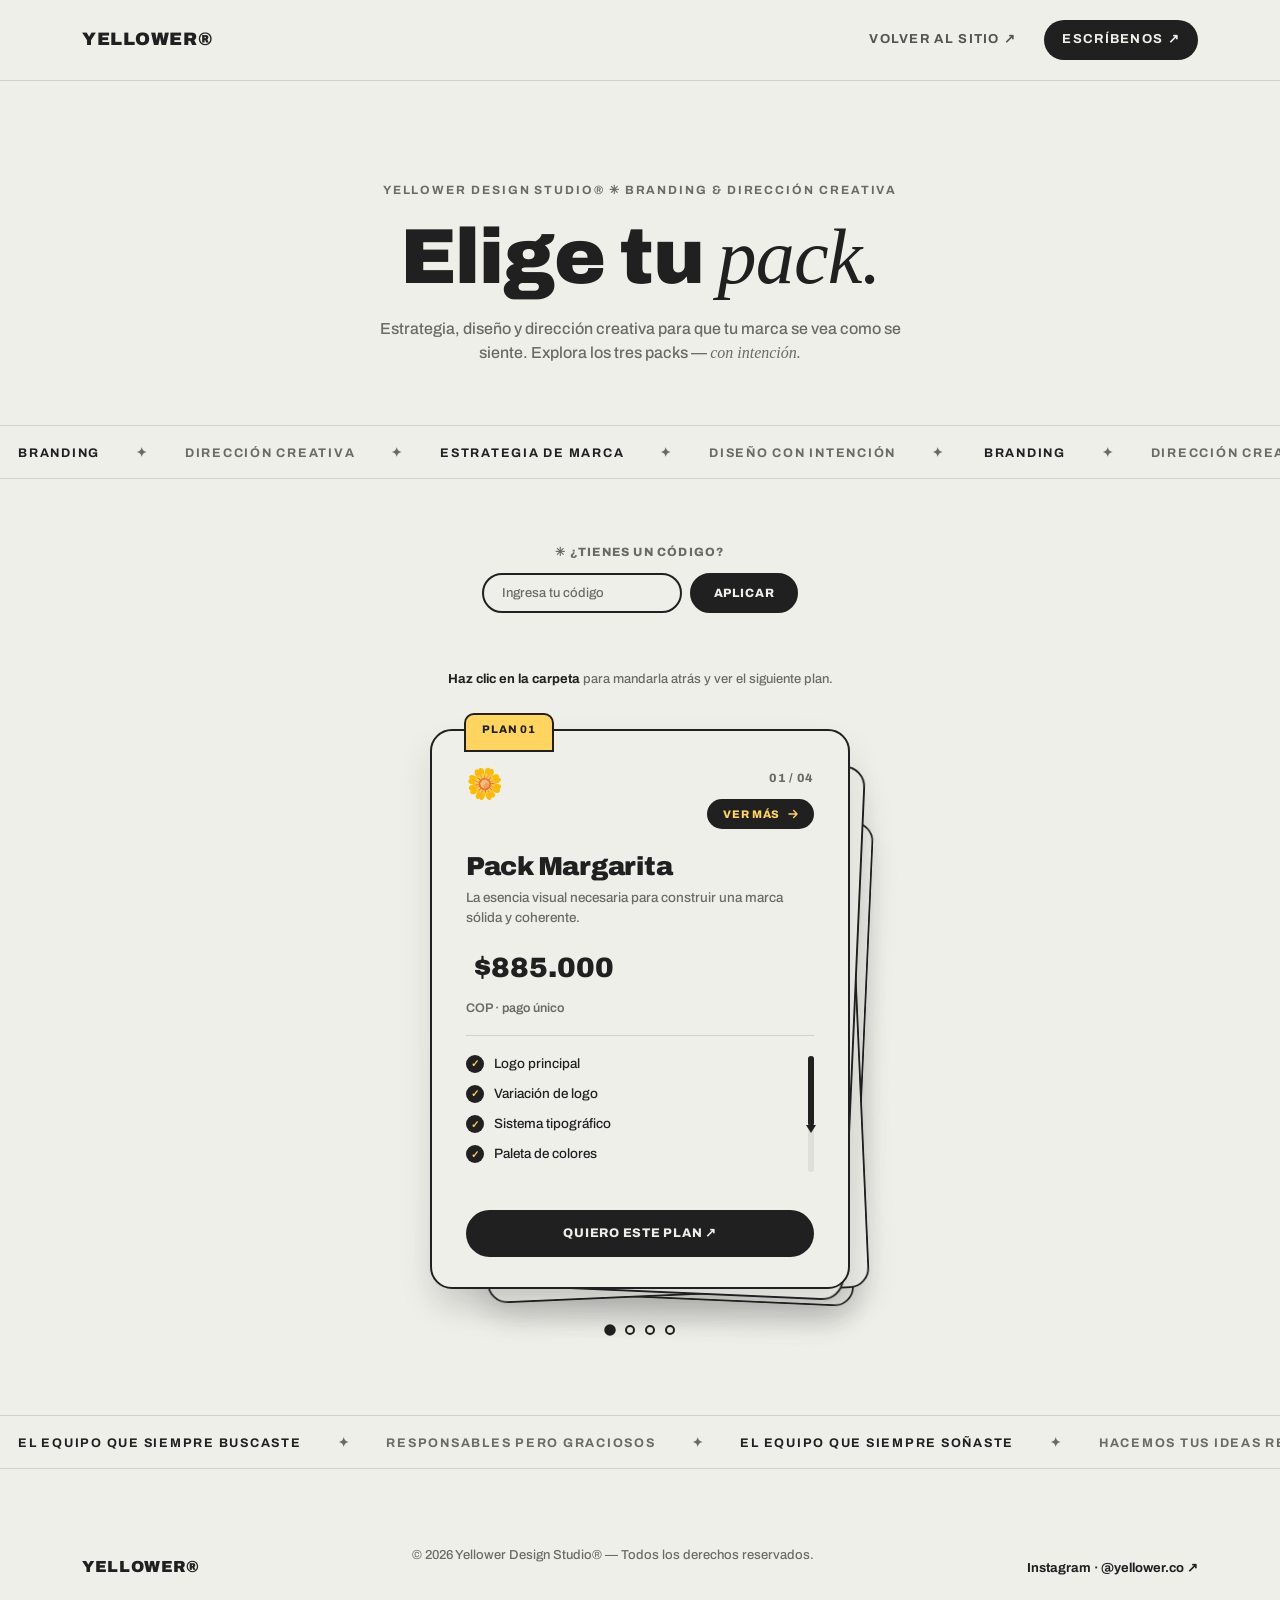
==== branding/index.html @ 4b407445 "Update" ====
<!DOCTYPE html>
<html lang="es">
<head>
<meta charset="UTF-8">
<meta name="viewport" content="width=device-width, initial-scale=1.0">
<title>Branding & Dirección Creativa — Yellower Design Studio®</title>
<link rel="preconnect" href="https://fonts.googleapis.com">
<link rel="preconnect" href="https://fonts.gstatic.com" crossorigin>
<link href="https://fonts.googleapis.com/css2?family=Archivo:ital,wght@0,400;0,500;0,600;0,700;0,800;0,900;1,500&display=swap" rel="stylesheet">
<link rel="icon" type="image/png" href="../favicon/favicon-96x96.png" sizes="96x96" />
  <link rel="icon" type="image/svg+xml" href="../favicon/favicon.svg" />
  <link rel="shortcut icon" href="../favicon/favicon.ico" />
  <link rel="apple-touch-icon" sizes="180x180" href="../favicon/apple-touch-icon.png" />
  <meta name="apple-mobile-web-app-title" content="MyWebSite" />
  <link rel="manifest" href="../favicon/site.webmanifest" />
<style>
  :root{
    --cream:#EEEFE9;
    --black:#202020;
    --yellow:#FFD45F;
    --yellow-deep:#F2B93E;
    --grey:#6B6B63;
    --rule: rgba(32,32,32,0.14);
  }
  *{box-sizing:border-box;}
  html{scroll-behavior:smooth;}
  body{
    margin:0;
    background:var(--cream);
    color:var(--black);
    font-family:'Archivo', sans-serif;
    font-weight:500;
    -webkit-font-smoothing:antialiased;
    line-height:1.5;
  }
  a{color:inherit;}
  .editorial{
    font-family: Georgia, 'Times New Roman', serif;
    font-style:italic;
    font-weight:400;
  }
  .eyebrow{
    text-transform:uppercase;
    letter-spacing:0.16em;
    font-size:12px;
    font-weight:700;
    color:var(--grey);
  }

  /* ---------- NAV ---------- */
  header{
    position:sticky;
    top:0;
    z-index:80;
    background:rgba(238,239,233,0.9);
    backdrop-filter:blur(10px);
    border-bottom:1px solid var(--rule);
  }
  .nav-inner{
    max-width:1180px;
    margin:0 auto;
    padding:20px 32px;
    display:flex;
    align-items:center;
    justify-content:space-between;
  }
  .logo{
    font-weight:900;
    letter-spacing:0.04em;
    font-size:18px;
    text-decoration:none;
  }
  .nav-links{
    display:flex;
    align-items:center;
    gap:28px;
  }
  .nav-links a{
    font-size:13px;
    text-transform:uppercase;
    letter-spacing:0.1em;
    font-weight:700;
    text-decoration:none;
    color:var(--black);
    opacity:0.75;
    transition:opacity .2s ease;
  }
  .nav-links a:hover{opacity:1;}
  .nav-cta{
    background:var(--black);
    color:var(--cream) !important;
    padding:10px 18px;
    border-radius:999px;
    opacity:1 !important;
  }
  @media (max-width:720px){
    .nav-links a:not(.nav-cta){display:none;}
  }

  /* ---------- HERO ---------- */
  .hero{
    max-width:1180px;
    margin:0 auto;
    padding:88px 32px 20px;
    text-align:center;
  }
  .hero .eyebrow{margin-bottom:20px;}
  .hero h1{
    font-size:clamp(38px, 6.2vw, 78px);
    line-height:0.98;
    font-weight:900;
    letter-spacing:-0.01em;
    margin:0 0 22px;
  }
  .hero p.lead{
    max-width:540px;
    margin:0 auto;
    font-size:16px;
    color:var(--grey);
    font-weight:500;
  }

  .marquee{
    border-top:1px solid var(--rule);
    border-bottom:1px solid var(--rule);
    overflow:hidden;
    padding:14px 0;
    white-space:nowrap;
    margin-top:40px;
  }
  .marquee-track{
    display:inline-block;
    animation: scroll 30s linear infinite;
  }
  .marquee span{
    font-size:12.5px;
    text-transform:uppercase;
    letter-spacing:0.14em;
    font-weight:700;
    color:var(--grey);
    padding:0 18px;
  }
  .marquee span.accent{color:var(--black);}
  @keyframes scroll{
    0%{transform:translateX(0);}
    100%{transform:translateX(-50%);}
  }
  @media (prefers-reduced-motion: reduce){
    .marquee-track{animation:none;}
  }

  /* ---------- DECK SECTION ---------- */
  .deck-section{
    max-width:1180px;
    margin:0 auto;
    padding:64px 32px 40px;
    display:flex;
    flex-direction:column;
    align-items:center;
  }

  .promo-box{
    display:flex;
    flex-direction:column;
    align-items:center;
    margin-bottom:28px;
  }
  .promo-label{
    font-size:12px;
    font-weight:800;
    text-transform:uppercase;
    letter-spacing:0.1em;
    color:var(--grey);
    margin:0 0 12px;
  }
  .promo-form{
    display:flex;
    gap:8px;
  }
  .promo-input{
    font-family:'Archivo', sans-serif;
    font-weight:700;
    font-size:13px;
    letter-spacing:0.06em;
    text-transform:uppercase;
    color:var(--black);
    background:var(--cream);
    border:2px solid var(--black);
    border-radius:999px;
    padding:11px 18px;
    width:200px;
    outline:none;
    transition:border-color .2s ease, box-shadow .2s ease;
  }
  .promo-input::placeholder{
    color:var(--grey);
    text-transform:none;
    font-weight:500;
    letter-spacing:normal;
  }
  .promo-input:focus{box-shadow:0 0 0 3px rgba(255,212,95,0.5);}
  .promo-btn{
    font-family:'Archivo', sans-serif;
    font-weight:800;
    font-size:12px;
    text-transform:uppercase;
    letter-spacing:0.07em;
    background:var(--black);
    color:var(--cream);
    border:2px solid var(--black);
    border-radius:999px;
    padding:11px 22px;
    cursor:pointer;
    transition:transform .2s ease, background .2s ease;
  }
  .promo-btn:hover{transform:translateY(-2px);}
  .promo-msg{
    min-height:18px;
    margin:10px 0 0;
    font-size:12.5px;
    font-weight:700;
  }
  .promo-msg.ok{color:#5B7A4B;}
  .promo-msg.err{color:#B5482B;}

  .promo-input.shake{animation: shake .4s ease;}
  @keyframes shake{
    0%,100%{transform:translateX(0);}
    25%{transform:translateX(-6px);}
    75%{transform:translateX(6px);}
  }

  @media (max-width:480px){
    .promo-form{flex-direction:column; width:100%; align-items:center;}
    .promo-input{width:220px;}
  }

  .deck-instructions{
    font-size:13px;
    color:var(--grey);
    margin:0 0 40px;
    text-align:center;
  }
  .deck-instructions strong{color:var(--black);}

  .deck{
    position:relative;
    width:420px;
    max-width:92vw;
    height:560px;
  }

  .card-plan{
    position:absolute;
    inset:0;
    background:var(--cream);
    border:2px solid var(--black);
    border-radius:22px;
    padding:38px 34px 30px;
    display:flex;
    flex-direction:column;
    cursor:pointer;
    transition: transform .5s cubic-bezier(.22,.85,.34,1), opacity .4s ease, box-shadow .4s ease;
    box-shadow: 0 18px 34px rgba(32,32,32,0.10);
    will-change: transform, opacity;
  }
  .card-plan.no-anim{transition:none !important;}
  .card-plan.flying{
    transition: transform .55s cubic-bezier(.5,0,.75,0), opacity .5s ease .1s;
  }

  .tab{
    position:absolute;
    top:-18px;
    left:32px;
    background:var(--yellow);
    border:2px solid var(--black);
    border-radius:10px 10px 0 0;
    padding:6px 16px 12px;
    font-size:11px;
    font-weight:800;
    text-transform:uppercase;
    letter-spacing:0.08em;
    z-index:2;
  }
  .card-plan[data-tab="cream"] .tab{background:var(--cream);}

  .card-top{
    display:flex;
    align-items:flex-start;
    justify-content:space-between;
    margin-bottom:18px;
  }
  .plan-icon{
    font-size:30px;
    line-height:1;
  }
  .top-right{
    display:flex;
    flex-direction:column;
    align-items:flex-end;
    gap:12px;
  }
  .plan-index{
    font-size:12px;
    font-weight:800;
    color:var(--grey);
    letter-spacing:0.06em;
  }

  .card-plan h2{
    font-size:26px;
    font-weight:900;
    letter-spacing:-0.01em;
    margin:0 0 2px;
  }
  .plan-desc{
    font-size:13.5px;
    color:var(--grey);
    font-weight:500;
    margin:0 0 18px;
    line-height:1.5;
  }

  .price-block{margin-bottom:16px;}
  .price-row{
    display:flex;
    align-items:baseline;
    gap:8px;
    flex-wrap:wrap;
    margin-bottom:6px;
  }
  .price-old{
    font-size:15px;
    font-weight:700;
    color:var(--grey);
    text-decoration:line-through;
    opacity:0;
    max-width:0;
    overflow:hidden;
    white-space:nowrap;
    transition:opacity .3s ease;
  }
  .price-old.show{opacity:1; max-width:200px;}
  .price{
    font-size:28px;
    font-weight:900;
    transition:color .3s ease;
  }
  .price-unit{
    font-size:12.5px;
    color:var(--grey);
    font-weight:600;
  }
  .discount-badge{
    display:inline-flex;
    align-items:center;
    background:var(--yellow);
    border:1.5px solid var(--black);
    color:var(--black);
    font-size:10px;
    font-weight:800;
    letter-spacing:0.04em;
    text-transform:uppercase;
    padding:3px 8px;
    border-radius:999px;
    opacity:0;
    transform:scale(0.8);
    transition:opacity .25s ease, transform .25s ease;
  }
  .discount-badge.show{opacity:1; transform:scale(1);}

  .rule{
    border:none;
    border-top:1px solid var(--rule);
    margin:0 0 18px;
  }

  .features-wrap{
    position:relative;
    flex:1;
    min-height:0;
    display:flex;
    flex-direction:column;
    margin-bottom:22px;
    padding-right:16px;
  }
  .features{
    list-style:none;
    margin:0;
    padding:0;
    display:flex;
    flex-direction:column;
    gap:10px;
    flex:1;
    overflow-y:auto;
    scrollbar-width:none;
  }
  .features::-webkit-scrollbar{display:none;}

  /* Custom scrollbar: a thumb with an arrow tail that stretches downward,
     drawn right where the real scrollbar would sit. */
  .scroll-track{
    position:absolute;
    top:2px;
    bottom:2px;
    right:0;
    width:6px;
    background:rgba(32,32,32,0.08);
    border-radius:999px;
    opacity:0;
    transition:opacity .3s ease;
  }
  .features-wrap.has-more .scroll-track{opacity:1;}
  .scroll-thumb{
    position:absolute;
    top:0;
    left:50%;
    width:6px;
    transform:translateX(-50%);
    background:var(--black);
    border-radius:999px;
    transition:top .1s linear;
  }
  .thumb-arrow-bottom{
    position:absolute;
    left:50%;
    bottom:-7px;
    width:0;
    height:0;
    border-left:5px solid transparent;
    border-right:5px solid transparent;
    border-top:8px solid var(--black);
    transform-origin:top center;
    transform:translateX(-50%) scaleY(1);
    opacity:0;
    transition:opacity .3s ease;
  }
  .thumb-arrow-top{
    position:absolute;
    left:50%;
    top:-7px;
    width:0;
    height:0;
    border-left:5px solid transparent;
    border-right:5px solid transparent;
    border-bottom:8px solid var(--black);
    transform-origin:bottom center;
    transform:translateX(-50%) scaleY(1);
    opacity:0;
    transition:opacity .3s ease;
  }
  /* Bottom arrow: visible whenever there's more below; pulses only before the
     user has started scrolling, inviting them down. */
  .features-wrap.has-more:not(.at-bottom) .thumb-arrow-bottom{ opacity:1; }
  .features-wrap.has-more.unscrolled .thumb-arrow-bottom{
    animation: thumbStretchDown 1.8s ease-in-out infinite;
  }
  /* Top arrow: visible once the user has scrolled away from the top; pulses
     once they've hit the bottom, inviting them back up. */
  .features-wrap.has-more:not(.unscrolled) .thumb-arrow-top{ opacity:1; }
  .features-wrap.has-more.at-bottom .thumb-arrow-top{
    animation: thumbStretchUp 1.8s ease-in-out infinite;
  }
  @keyframes thumbStretchDown{
    0%,100%{ transform:translateX(-50%) scaleY(1); opacity:0.7; }
    50%{ transform:translateX(-50%) scaleY(2.2); opacity:1; }
  }
  @keyframes thumbStretchUp{
    0%,100%{ transform:translateX(-50%) scaleY(1); opacity:0.7; }
    50%{ transform:translateX(-50%) scaleY(2.2); opacity:1; }
  }
  .features li{
    display:flex;
    align-items:flex-start;
    gap:10px;
    font-size:13.5px;
    font-weight:500;
  }
  .features li .check{
    flex-shrink:0;
    width:18px;
    height:18px;
    border-radius:50%;
    background:var(--black);
    color:var(--yellow);
    font-size:10px;
    font-weight:900;
    display:flex;
    align-items:center;
    justify-content:center;
    margin-top:1px;
  }

  .card-cta{
    display:flex;
    align-items:center;
    justify-content:center;
    gap:8px;
    text-decoration:none;
    background:var(--black);
    color:var(--cream);
    font-weight:800;
    font-size:12.5px;
    text-transform:uppercase;
    letter-spacing:0.06em;
    padding:14px 20px;
    border-radius:999px;
    margin-top:14px;
    transition:transform .2s ease, background .2s ease;
  }
  .card-cta:hover{background:#000; transform:translateY(-2px);}

  .card-plan:not(.is-front){pointer-events:none;}
  .card-plan.is-front .card-cta{pointer-events:auto;}

  .next-hint{
    display:flex;
    align-items:center;
    gap:6px;
    background:var(--black);
    color:var(--yellow);
    border:none;
    border-radius:999px;
    padding:8px 14px 8px 16px;
    font-family:'Archivo', sans-serif;
    font-size:11px;
    font-weight:800;
    text-transform:uppercase;
    letter-spacing:0.06em;
    cursor:pointer;
    opacity:0;
    transform:translateX(0);
    transition:opacity .3s ease, transform .25s ease;
    pointer-events:none;
  }
  .next-hint svg{
    width:14px;
    height:14px;
    flex-shrink:0;
  }
  .card-plan.is-front .next-hint{opacity:1; pointer-events:auto;}
  .card-plan.is-front:hover .next-hint{transform:translateX(3px);}

  /* ---------- DOTS ---------- */
  .dots{
    display:flex;
    gap:10px;
    margin-top:36px;
  }
  .dot{
    width:10px;
    height:10px;
    border-radius:50%;
    background:transparent;
    border:2px solid var(--black);
    cursor:pointer;
    padding:0;
    transition: background .25s ease, transform .25s ease;
  }
  .dot.active{background:var(--black); transform:scale(1.15);}

  .disclaimer{
    display:flex;
    gap:14px;
    align-items:flex-start;
    background:var(--yellow);
    border:2px solid var(--black);
    border-radius:16px;
    padding:20px 24px;
    max-width:460px;
    margin-top:36px;
  }
  .disclaimer-mark{
    font-size:20px;
    font-weight:900;
    line-height:1.3;
    flex-shrink:0;
  }
  .disclaimer p{
    margin:0;
    font-size:13.5px;
    font-weight:600;
    line-height:1.5;
  }
  .disclaimer p strong{font-weight:800;}

  @media (max-width:480px){
    .deck{height:600px;}
    .card-plan{padding:32px 24px 26px;}
    .disclaimer{padding:18px 20px;}
  }

  /* ---------- FOOTER ---------- */
  footer{
    max-width:1180px;
    margin:0 auto;
    padding:64px 32px 48px;
    display:flex;
    justify-content:space-between;
    align-items:flex-end;
    flex-wrap:wrap;
    gap:24px;
  }
  footer .logo{font-size:16px;}
  footer .fine{
    font-size:13px;
    color:var(--grey);
  }
  footer a.ig{
    text-decoration:none;
    font-size:13px;
    font-weight:700;
    color:var(--black);
  }
</style>
</head>
<body>

<header>
  <div class="nav-inner">
    <a class="logo" href="https://yellowerdesignstudio.com/">YELLOWER®</a>
    <nav class="nav-links">
      <a href="https://yellowerdesignstudio.com/">Volver al sitio ↗</a>
      <a class="nav-cta" href="https://wa.me/573134553455" target="_blank" rel="noopener">Escríbenos ↗</a>
    </nav>
  </div>
</header>

<main>
  <section class="hero">
    <p class="eyebrow">Yellower Design Studio® ✳ Branding & Dirección Creativa</p>
    <h1>Elige tu <span class="editorial">pack.</span></h1>
    <p class="lead">Estrategia, diseño y dirección creativa para que tu marca se vea como se siente. Explora los tres packs — <span class="editorial">con intención.</span></p>
  </section>

  <div class="marquee">
    <div class="marquee-track">
      <span class="accent">BRANDING</span><span>✦</span><span>DIRECCIÓN CREATIVA</span><span>✦</span><span class="accent">ESTRATEGIA DE MARCA</span><span>✦</span><span>DISEÑO CON INTENCIÓN</span><span>✦</span>
      <span class="accent">BRANDING</span><span>✦</span><span>DIRECCIÓN CREATIVA</span><span>✦</span><span class="accent">ESTRATEGIA DE MARCA</span><span>✦</span><span>DISEÑO CON INTENCIÓN</span><span>✦</span>
    </div>
  </div>

  <section class="deck-section">
    <div class="promo-box" id="promoBox">
      <p class="promo-label">✳ ¿Tienes un código?</p>
      <form id="promoForm" class="promo-form" autocomplete="off">
        <input type="text" id="promoInput" class="promo-input" placeholder="Ingresa tu código" maxlength="20">
        <button type="submit" class="promo-btn">Aplicar</button>
      </form>
      <p class="promo-msg" id="promoMsg">&nbsp;</p>
    </div>

    <p class="deck-instructions" id="deckInstructions"><strong>Haz clic en la carpeta</strong> para mandarla atrás y ver el siguiente plan.</p>

    <div class="deck" id="deck">

      <article class="card-plan" data-plan="0" data-tab="yellow" data-regular="$885.000" data-preferential="$750.000">
        <div class="tab">Plan 01</div>
        <div class="card-top">
          <span class="plan-icon">🌼</span>
          <div class="top-right">
            <span class="plan-index">01 / 04</span>
            <button type="button" class="next-hint" aria-label="Ver siguiente plan"><span>Ver más</span><svg viewBox="0 0 24 24" fill="none" xmlns="http://www.w3.org/2000/svg"><path d="M5 12H19M19 12L13 6M19 12L13 18" stroke="currentColor" stroke-width="2.2" stroke-linecap="round" stroke-linejoin="round"/></svg></button>
          </div>
        </div>
        <h2>Pack Margarita</h2>
        <p class="plan-desc">La esencia visual necesaria para construir una marca sólida y coherente.</p>
        <div class="price-block">
          <div class="price-row">
            <span class="price-old">$885.000</span>
            <span class="price">$885.000</span>
            <span class="discount-badge">-15%</span>
          </div>
          <span class="price-unit">COP · pago único</span>
        </div>
        <hr class="rule">
        <div class="features-wrap">
        <ul class="features">
          <li><span class="check">✓</span> Logo principal</li>
          <li><span class="check">✓</span> Variación de logo</li>
          <li><span class="check">✓</span> Sistema tipográfico</li>
          <li><span class="check">✓</span> Paleta de colores</li>
          <li><span class="check">✓</span> Elementos decorativos</li>
          <li><span class="check">✓</span> Línea visual – Brandboard</li>
          <li><span class="check">✓</span> Dirección visual de marca</li>
        </ul>
        <div class="scroll-track"><div class="scroll-thumb"><span class="thumb-arrow-top"></span><span class="thumb-arrow-bottom"></span></div></div>
        </div>
        <a class="card-cta" target="_blank" rel="noopener" href="https://wa.me/573134553455?text=Hola%20Yellower%2C%20quiero%20el%20Pack%20Margarita%20%F0%9F%8C%BC">Quiero este plan ↗</a>
      </article>

      <article class="card-plan" data-plan="1" data-tab="cream" data-regular="$1.120.000" data-preferential="$950.000">
        <div class="tab">Plan 02</div>
        <div class="card-top">
          <span class="plan-icon">🌷</span>
          <div class="top-right">
            <span class="plan-index">02 / 04</span>
            <button type="button" class="next-hint" aria-label="Ver siguiente plan"><span>Ver más</span><svg viewBox="0 0 24 24" fill="none" xmlns="http://www.w3.org/2000/svg"><path d="M5 12H19M19 12L13 6M19 12L13 18" stroke="currentColor" stroke-width="2.2" stroke-linecap="round" stroke-linejoin="round"/></svg></button>
          </div>
        </div>
        <h2>Pack Rosa</h2>
        <p class="plan-desc">Una identidad visual más dinámica, pensada para marcas que quieren destacar y tener mayor versatilidad.</p>
        <div class="price-block">
          <div class="price-row">
            <span class="price-old">$1.120.000</span>
            <span class="price">$1.120.000</span>
            <span class="discount-badge">-15%</span>
          </div>
          <span class="price-unit">COP · pago único</span>
        </div>
        <hr class="rule">
        <div class="features-wrap">
        <ul class="features">
          <li><span class="check">✓</span> Todo lo incluido en Pack Margarita</li>
          <li><span class="check">✓</span> Un diseño digital de papelería</li>
          <li><span class="check">✓</span> Animación de logo</li>
        </ul>
        <div class="scroll-track"><div class="scroll-thumb"><span class="thumb-arrow-top"></span><span class="thumb-arrow-bottom"></span></div></div>
        </div>
        <a class="card-cta" target="_blank" rel="noopener" href="https://wa.me/573134553455?text=Hola%20Yellower%2C%20quiero%20el%20Pack%20Rosa%20%F0%9F%8C%B7">Quiero este plan ↗</a>
      </article>

      <article class="card-plan" data-plan="2" data-tab="yellow" data-regular="$1.415.000" data-preferential="$1.200.000">
        <div class="tab">Plan 03</div>
        <div class="card-top">
          <span class="plan-icon">🌸</span>
          <div class="top-right">
            <span class="plan-index">03 / 04</span>
            <button type="button" class="next-hint" aria-label="Ver siguiente plan"><span>Ver más</span><svg viewBox="0 0 24 24" fill="none" xmlns="http://www.w3.org/2000/svg"><path d="M5 12H19M19 12L13 6M19 12L13 18" stroke="currentColor" stroke-width="2.2" stroke-linecap="round" stroke-linejoin="round"/></svg></button>
          </div>
        </div>
        <h2>Pack Florece</h2>
        <p class="plan-desc">Una evolución visual para marcas que ya existen y necesitan renovarse sin perder su esencia.</p>
        <div class="price-block">
          <div class="price-row">
            <span class="price-old">$1.415.000</span>
            <span class="price">$1.415.000</span>
            <span class="discount-badge">-15%</span>
          </div>
          <span class="price-unit">COP · pago único</span>
        </div>
        <hr class="rule">
        <div class="features-wrap">
        <ul class="features">
          <li><span class="check">✓</span> Análisis de la identidad actual</li>
          <li><span class="check">✓</span> Actualización o rediseño de logo</li>
          <li><span class="check">✓</span> Nuevas variaciones de logo</li>
          <li><span class="check">✓</span> Actualización tipográfica</li>
          <li><span class="check">✓</span> Nueva paleta de colores</li>
          <li><span class="check">✓</span> Renovación de elementos decorativos</li>
          <li><span class="check">✓</span> Actualización de línea visual</li>
          <li><span class="check">✓</span> Nueva dirección visual de marca</li>
        </ul>
        <div class="scroll-track"><div class="scroll-thumb"><span class="thumb-arrow-top"></span><span class="thumb-arrow-bottom"></span></div></div>
        </div>
        <a class="card-cta" target="_blank" rel="noopener" href="https://wa.me/573134553455?text=Hola%20Yellower%2C%20quiero%20el%20Pack%20Florece%20%F0%9F%8C%B8">Quiero este plan ↗</a>
      </article>

      <article class="card-plan" data-plan="3" data-tab="cream" data-regular="$1.765.000" data-preferential="$1.500.000">
        <div class="tab">Plan 04</div>
        <div class="card-top">
          <span class="plan-icon">🌻</span>
          <div class="top-right">
            <span class="plan-index">04 / 04</span>
            <button type="button" class="next-hint" aria-label="Ver siguiente plan"><span>Ver más</span><svg viewBox="0 0 24 24" fill="none" xmlns="http://www.w3.org/2000/svg"><path d="M5 12H19M19 12L13 6M19 12L13 18" stroke="currentColor" stroke-width="2.2" stroke-linecap="round" stroke-linejoin="round"/></svg></button>
          </div>
        </div>
        <h2>Pack Girasol</h2>
        <p class="plan-desc">Una identidad de marca completa, construida para mantener coherencia, personalidad y una dirección clara en cada punto de contacto.</p>
        <div class="price-block">
          <div class="price-row">
            <span class="price-old">$1.765.000</span>
            <span class="price">$1.765.000</span>
            <span class="discount-badge">-15%</span>
          </div>
          <span class="price-unit">COP · pago único</span>
        </div>
        <hr class="rule">
        <div class="features-wrap">
        <ul class="features">
          <li><span class="check">✓</span> Todo lo incluido en Pack Rosa</li>
          <li><span class="check">✓</span> Paleta de colores + códigos Pantone</li>
          <li><span class="check">✓</span> Manual de marca</li>
          <li><span class="check">✓</span> 3 mockups de merch</li>
          <li><span class="check">✓</span> Consultoría personalizada con Yani</li>
          <li><span class="check">✓</span> Estrategia y proyección de marca</li>
        </ul>
        <div class="scroll-track"><div class="scroll-thumb"><span class="thumb-arrow-top"></span><span class="thumb-arrow-bottom"></span></div></div>
        </div>
        <a class="card-cta" target="_blank" rel="noopener" href="https://wa.me/573134553455?text=Hola%20Yellower%2C%20quiero%20el%20Pack%20Girasol%20%F0%9F%8C%BB">Quiero este plan ↗</a>
      </article>

    </div>

    <div class="dots" id="dots">
      <button class="dot" data-plan="0" aria-label="Ver Plan 01"></button>
      <button class="dot" data-plan="1" aria-label="Ver Plan 02"></button>
      <button class="dot" data-plan="2" aria-label="Ver Plan 03"></button>
      <button class="dot" data-plan="3" aria-label="Ver Plan 04"></button>
    </div>
  </section>

  <div class="marquee">
    <div class="marquee-track">
      <span class="accent">EL EQUIPO QUE SIEMPRE BUSCASTE</span><span>✦</span><span>RESPONSABLES PERO GRACIOSOS</span><span>✦</span><span class="accent">EL EQUIPO QUE SIEMPRE SOÑASTE</span><span>✦</span><span>HACEMOS TUS IDEAS REALIDAD</span><span>✦</span>
      <span class="accent">EL EQUIPO QUE SIEMPRE BUSCASTE</span><span>✦</span><span>RESPONSABLES PERO GRACIOSOS</span><span>✦</span><span class="accent">EL EQUIPO QUE SIEMPRE SOÑASTE</span><span>✦</span><span>HACEMOS TUS IDEAS REALIDAD</span><span>✦</span>
    </div>
  </div>

  <footer>
    <div>
      <a class="logo" href="https://yellowerdesignstudio.com/">YELLOWER®</a>
    </div>
    <p class="fine">© 2026 Yellower Design Studio® — Todos los derechos reservados.</p>
    <a class="ig" href="https://www.instagram.com/yellower.co/" target="_blank" rel="noopener">Instagram · @yellower.co ↗</a>
  </footer>
</main>

<script>
(function(){
  const cards = Array.from(document.querySelectorAll('.card-plan'));
  const dots = Array.from(document.querySelectorAll('.dot'));
  let order = [0,1,2,3]; // order[0] = frontmost plan index
  let animating = false;

  function offsetFor(depth){
    return {
      x: depth * 14,
      y: depth * 16,
      scale: 1 - depth * 0.045,
      rot: depth === 0 ? 0 : (depth % 2 === 0 ? -2.5 : 2.5)
    };
  }

  // ---------- CUSTOM SCROLLBAR (arrow-tail thumb) ----------
  const featureWraps = Array.from(document.querySelectorAll('.features-wrap'));

  function updateScrollThumb(wrap){
    const list = wrap.querySelector('.features');
    const track = wrap.querySelector('.scroll-track');
    const thumb = wrap.querySelector('.scroll-thumb');
    const trackHeight = track.clientHeight;
    const scrollableHeight = list.scrollHeight - list.clientHeight;
    const overflowing = scrollableHeight > 4;

    wrap.classList.toggle('has-more', overflowing);
    if(!overflowing){
      wrap.classList.remove('unscrolled', 'at-bottom');
      return;
    }

    const thumbHeight = Math.max(24, (list.clientHeight / list.scrollHeight) * trackHeight);
    const maxTop = trackHeight - thumbHeight;
    const progress = scrollableHeight > 0 ? list.scrollTop / scrollableHeight : 0;
    const top = maxTop * progress;

    thumb.style.height = thumbHeight + 'px';
    thumb.style.top = top + 'px';

    wrap.classList.toggle('unscrolled', list.scrollTop < 4);
    wrap.classList.toggle('at-bottom', scrollableHeight - list.scrollTop < 4);
  }

  featureWraps.forEach(wrap => {
    const list = wrap.querySelector('.features');
    updateScrollThumb(wrap);
    list.addEventListener('scroll', () => updateScrollThumb(wrap));
  });

  window.addEventListener('resize', () => {
    featureWraps.forEach(updateScrollThumb);
  });

  // ---------- SCROLL LOCK ----------
  // While the cursor/touch is over the deck, if the front card has scrollable
  // content that hasn't been fully read in the scroll direction, freeze the
  // page and drive the card's inner list instead. Once the list hits that
  // boundary, scrolling falls through to the page normally again.
  const deckEl = document.getElementById('deck');

  function getFrontList(){
    const frontCard = cards[order[0]];
    const wrap = frontCard.querySelector('.features-wrap');
    if(!wrap.classList.contains('has-more')) return null;
    return wrap.querySelector('.features');
  }

  deckEl.addEventListener('wheel', (e) => {
    const list = getFrontList();
    if(!list) return; // nothing to scroll internally — let the page scroll

    const maxScroll = list.scrollHeight - list.clientHeight;
    const atTop = list.scrollTop <= 0;
    const atBottom = list.scrollTop >= maxScroll - 1;

    if(e.deltaY > 0 && !atBottom){
      e.preventDefault();
      list.scrollTop += e.deltaY;
    } else if(e.deltaY < 0 && !atTop){
      e.preventDefault();
      list.scrollTop += e.deltaY;
    }
    // otherwise: boundary already reached in this direction — let the page scroll normally
  }, { passive:false });

  let touchStartY = null;

  deckEl.addEventListener('touchstart', (e) => {
    touchStartY = e.touches[0].clientY;
  }, { passive:true });

  deckEl.addEventListener('touchmove', (e) => {
    if(touchStartY === null) return;
    const currentY = e.touches[0].clientY;
    const deltaY = touchStartY - currentY; // positive = finger moving up = scrolling down

    const list = getFrontList();
    if(!list){ touchStartY = currentY; return; }

    const maxScroll = list.scrollHeight - list.clientHeight;
    const atTop = list.scrollTop <= 0;
    const atBottom = list.scrollTop >= maxScroll - 1;

    if((deltaY > 0 && !atBottom) || (deltaY < 0 && !atTop)){
      e.preventDefault();
      list.scrollTop += deltaY;
    }
    touchStartY = currentY;
  }, { passive:false });

  function render(){
    order.forEach((planId, depth) => {
      const card = cards[planId];
      const o = offsetFor(depth);
      card.style.zIndex = 40 - depth;
      card.style.transform = `translate(${o.x}px, ${o.y}px) scale(${o.scale}) rotate(${o.rot}deg)`;
      card.style.opacity = 1;
      card.classList.toggle('is-front', depth === 0);
    });
    dots.forEach(dot => {
      dot.classList.toggle('active', parseInt(dot.dataset.plan,10) === order[0]);
    });
    featureWraps.forEach(updateScrollThumb);
  }

  function sendFrontToBack(){
    if(animating) return;
    animating = true;
    const frontId = order[0];
    const frontCard = cards[frontId];

    frontCard.classList.add('flying');
    frontCard.style.transform = `translate(-40px, 340px) rotate(-14deg)`;
    frontCard.style.opacity = '0';

    setTimeout(() => {
      order.push(order.shift());
      frontCard.classList.add('no-anim');
      frontCard.classList.remove('flying');
      const backDepth = order.indexOf(frontId);
      const o = offsetFor(backDepth);
      frontCard.style.transform = `translate(${o.x}px, ${o.y}px) scale(${o.scale}) rotate(${o.rot}deg)`;
      frontCard.style.opacity = '1';
      frontCard.style.zIndex = 40 - backDepth;
      void frontCard.offsetWidth;
      frontCard.classList.remove('no-anim');
      render();
      animating = false;
    }, 520);
  }

  function jumpTo(planId){
    if(animating || order[0] === planId) return;
    order = [planId, ...order.filter(id => id !== planId)];
    render();
  }

  cards.forEach(card => {
    card.addEventListener('click', (e) => {
      if(e.target.closest('.card-cta')) return;
      if(card.classList.contains('is-front')) sendFrontToBack();
    });
  });

  dots.forEach(dot => {
    dot.addEventListener('click', () => jumpTo(parseInt(dot.dataset.plan,10)));
  });

  render();

  // ---------- PROMO CODE ----------
  const PROMO_CODE = 'SOYYELLOVER';
  const promoForm = document.getElementById('promoForm');
  const promoInput = document.getElementById('promoInput');
  const promoMsg = document.getElementById('promoMsg');
  let discountApplied = false;

  function applyDiscount(){
    if(discountApplied) return;
    discountApplied = true;
    cards.forEach(card => {
      const regular = card.dataset.regular;
      const preferential = card.dataset.preferential;
      const priceOld = card.querySelector('.price-old');
      const price = card.querySelector('.price');
      const badge = card.querySelector('.discount-badge');
      priceOld.textContent = regular;
      price.textContent = preferential;
      priceOld.classList.add('show');
      badge.classList.add('show');
    });
    promoMsg.textContent = '✳ Código aplicado — precios preferenciales activos.';
    promoMsg.className = 'promo-msg ok';
    promoInput.value = 'SOYYELLOVER ✓';
    promoInput.disabled = true;
  }

  promoForm.addEventListener('submit', (e) => {
    e.preventDefault();
    if(discountApplied) return;
    const value = promoInput.value.trim().toUpperCase().replace(/\s+/g,'');
    if(value === PROMO_CODE){
      applyDiscount();
    } else {
      promoMsg.textContent = 'Código no válido. Intenta de nuevo.';
      promoMsg.className = 'promo-msg err';
      promoInput.classList.remove('shake');
      void promoInput.offsetWidth;
      promoInput.classList.add('shake');
    }
  });
})();
</script>

</body>
</html>
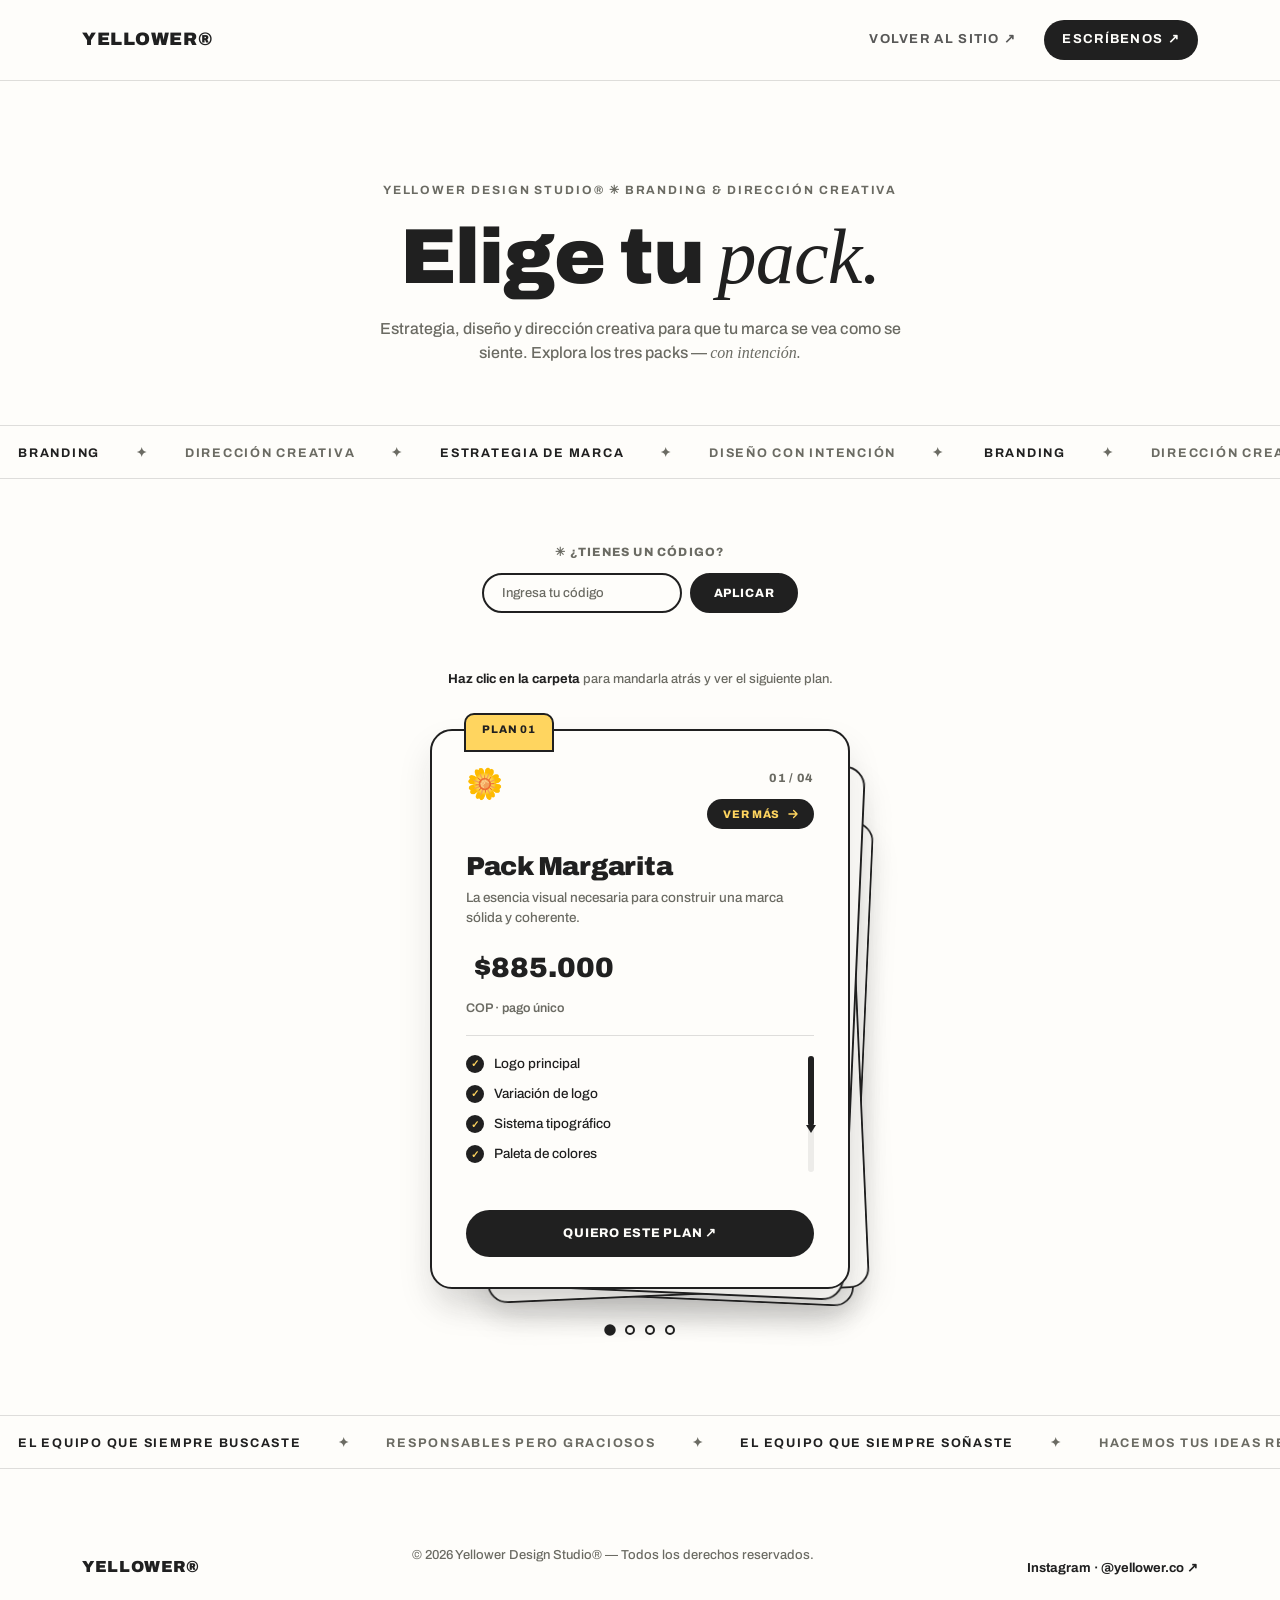
==== commit 44e3b124: "Update" ====
--- a/branding/index.html
+++ b/branding/index.html
@@ -4,21 +4,21 @@
 <meta charset="UTF-8">
 <meta name="viewport" content="width=device-width, initial-scale=1.0">
 <title>Branding & Dirección Creativa — Yellower Design Studio®</title>
+<link rel="icon" type="image/png" href="favicon/favicon-96x96.png" sizes="96x96" />
+  <link rel="icon" type="image/svg+xml" href="favicon/favicon.svg" />
+  <link rel="shortcut icon" href="favicon/favicon.ico" />
+  <link rel="apple-touch-icon" sizes="180x180" href="favicon/apple-touch-icon.png" />
+  <meta name="apple-mobile-web-app-title" content="MyWebSite" />
+  <link rel="manifest" href="favicon/site.webmanifest" />
 <link rel="preconnect" href="https://fonts.googleapis.com">
 <link rel="preconnect" href="https://fonts.gstatic.com" crossorigin>
 <link href="https://fonts.googleapis.com/css2?family=Archivo:ital,wght@0,400;0,500;0,600;0,700;0,800;0,900;1,500&display=swap" rel="stylesheet">
-<link rel="icon" type="image/png" href="../favicon/favicon-96x96.png" sizes="96x96" />
-  <link rel="icon" type="image/svg+xml" href="../favicon/favicon.svg" />
-  <link rel="shortcut icon" href="../favicon/favicon.ico" />
-  <link rel="apple-touch-icon" sizes="180x180" href="../favicon/apple-touch-icon.png" />
-  <meta name="apple-mobile-web-app-title" content="MyWebSite" />
-  <link rel="manifest" href="../favicon/site.webmanifest" />
 <style>
   :root{
-    --cream:#EEEFE9;
+    --cream:#FEFDFA;
     --black:#202020;
-    --yellow:#FFD45F;
-    --yellow-deep:#F2B93E;
+    --yellow:#FFD55F;
+    --yellow-deep:#F2BA3E;
     --grey:#6B6B63;
     --rule: rgba(32,32,32,0.14);
   }
@@ -52,7 +52,7 @@
     position:sticky;
     top:0;
     z-index:80;
-    background:rgba(238,239,233,0.9);
+    background:rgba(254,253,250,0.9);
     backdrop-filter:blur(10px);
     border-bottom:1px solid var(--rule);
   }
@@ -198,7 +198,7 @@
     font-weight:500;
     letter-spacing:normal;
   }
-  .promo-input:focus{box-shadow:0 0 0 3px rgba(255,212,95,0.5);}
+  .promo-input:focus{box-shadow:0 0 0 3px rgba(255,213,95,0.5);}
   .promo-btn{
     font-family:'Archivo', sans-serif;
     font-weight:800;
@@ -1034,4 +1034,4 @@
 </script>
 
 </body>
-</html>+</html>
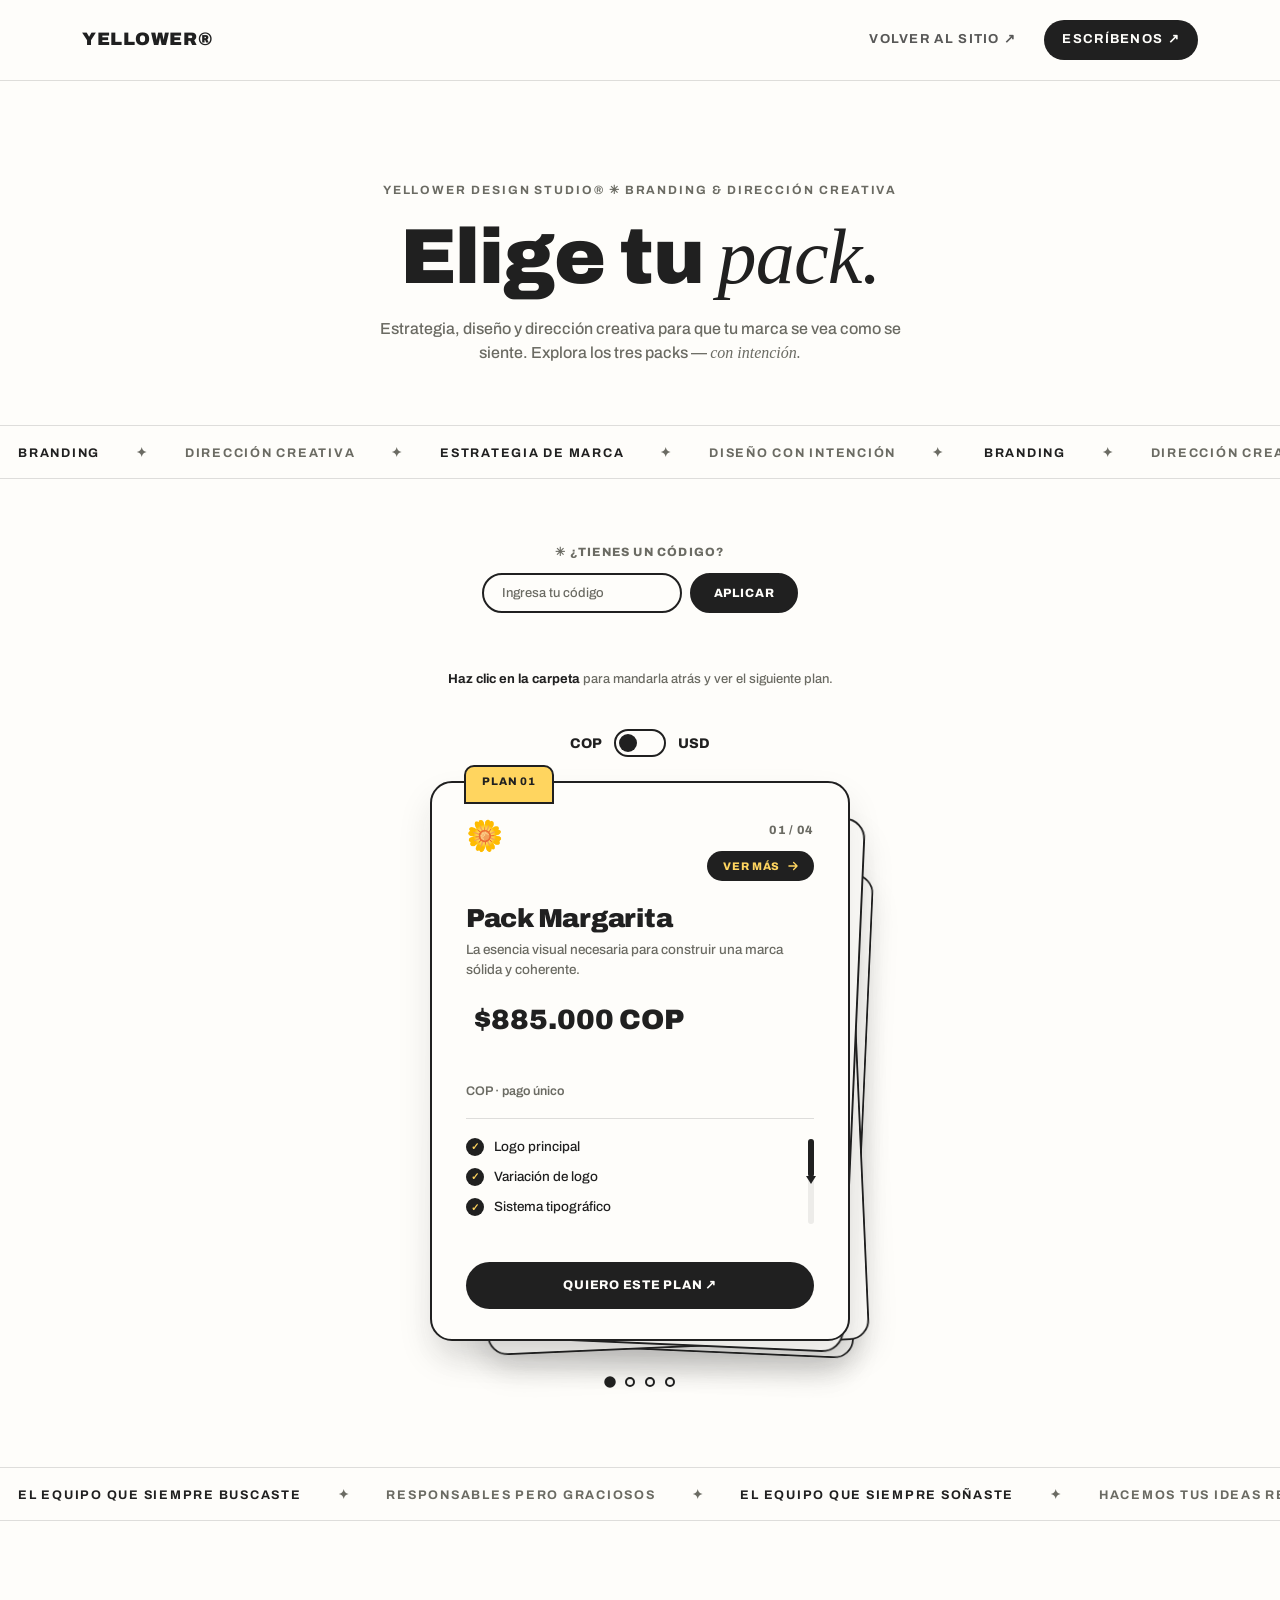
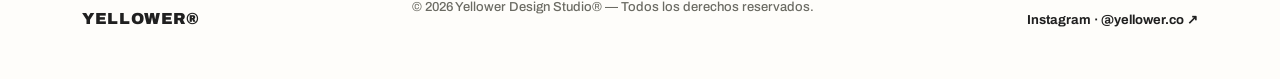
==== commit c300e452: "Cambio Se agregó un Switch de divisas entre COP y USD (manual)" ====
--- a/branding/index.html
+++ b/branding/index.html
@@ -1,1037 +1,1361 @@
 <!DOCTYPE html>
 <html lang="es">
+
 <head>
-<meta charset="UTF-8">
-<meta name="viewport" content="width=device-width, initial-scale=1.0">
-<title>Branding & Dirección Creativa — Yellower Design Studio®</title>
-<link rel="icon" type="image/png" href="favicon/favicon-96x96.png" sizes="96x96" />
-  <link rel="icon" type="image/svg+xml" href="favicon/favicon.svg" />
-  <link rel="shortcut icon" href="favicon/favicon.ico" />
-  <link rel="apple-touch-icon" sizes="180x180" href="favicon/apple-touch-icon.png" />
+  <meta charset="UTF-8">
+  <meta name="viewport" content="width=device-width, initial-scale=1.0">
+  <title>Branding & Dirección Creativa — Yellower Design Studio®</title>
+  <link rel="icon" type="image/png" href="/favicon/favicon-96x96.png" sizes="96x96" />
+  <link rel="icon" type="image/svg+xml" href="/favicon/favicon.svg" />
+  <link rel="shortcut icon" href="/favicon/favicon.ico" />
+  <link rel="apple-touch-icon" sizes="180x180" href="/favicon/apple-touch-icon.png" />
   <meta name="apple-mobile-web-app-title" content="MyWebSite" />
-  <link rel="manifest" href="favicon/site.webmanifest" />
-<link rel="preconnect" href="https://fonts.googleapis.com">
-<link rel="preconnect" href="https://fonts.gstatic.com" crossorigin>
-<link href="https://fonts.googleapis.com/css2?family=Archivo:ital,wght@0,400;0,500;0,600;0,700;0,800;0,900;1,500&display=swap" rel="stylesheet">
-<style>
-  :root{
-    --cream:#FEFDFA;
-    --black:#202020;
-    --yellow:#FFD55F;
-    --yellow-deep:#F2BA3E;
-    --grey:#6B6B63;
-    --rule: rgba(32,32,32,0.14);
-  }
-  *{box-sizing:border-box;}
-  html{scroll-behavior:smooth;}
-  body{
-    margin:0;
-    background:var(--cream);
-    color:var(--black);
-    font-family:'Archivo', sans-serif;
-    font-weight:500;
-    -webkit-font-smoothing:antialiased;
-    line-height:1.5;
-  }
-  a{color:inherit;}
-  .editorial{
-    font-family: Georgia, 'Times New Roman', serif;
-    font-style:italic;
-    font-weight:400;
-  }
-  .eyebrow{
-    text-transform:uppercase;
-    letter-spacing:0.16em;
-    font-size:12px;
-    font-weight:700;
-    color:var(--grey);
-  }
-
-  /* ---------- NAV ---------- */
-  header{
-    position:sticky;
-    top:0;
-    z-index:80;
-    background:rgba(254,253,250,0.9);
-    backdrop-filter:blur(10px);
-    border-bottom:1px solid var(--rule);
-  }
-  .nav-inner{
-    max-width:1180px;
-    margin:0 auto;
-    padding:20px 32px;
-    display:flex;
-    align-items:center;
-    justify-content:space-between;
-  }
-  .logo{
-    font-weight:900;
-    letter-spacing:0.04em;
-    font-size:18px;
-    text-decoration:none;
-  }
-  .nav-links{
-    display:flex;
-    align-items:center;
-    gap:28px;
-  }
-  .nav-links a{
-    font-size:13px;
-    text-transform:uppercase;
-    letter-spacing:0.1em;
-    font-weight:700;
-    text-decoration:none;
-    color:var(--black);
-    opacity:0.75;
-    transition:opacity .2s ease;
-  }
-  .nav-links a:hover{opacity:1;}
-  .nav-cta{
-    background:var(--black);
-    color:var(--cream) !important;
-    padding:10px 18px;
-    border-radius:999px;
-    opacity:1 !important;
-  }
-  @media (max-width:720px){
-    .nav-links a:not(.nav-cta){display:none;}
-  }
-
-  /* ---------- HERO ---------- */
-  .hero{
-    max-width:1180px;
-    margin:0 auto;
-    padding:88px 32px 20px;
-    text-align:center;
-  }
-  .hero .eyebrow{margin-bottom:20px;}
-  .hero h1{
-    font-size:clamp(38px, 6.2vw, 78px);
-    line-height:0.98;
-    font-weight:900;
-    letter-spacing:-0.01em;
-    margin:0 0 22px;
-  }
-  .hero p.lead{
-    max-width:540px;
-    margin:0 auto;
-    font-size:16px;
-    color:var(--grey);
-    font-weight:500;
-  }
-
-  .marquee{
-    border-top:1px solid var(--rule);
-    border-bottom:1px solid var(--rule);
-    overflow:hidden;
-    padding:14px 0;
-    white-space:nowrap;
-    margin-top:40px;
-  }
-  .marquee-track{
-    display:inline-block;
-    animation: scroll 30s linear infinite;
-  }
-  .marquee span{
-    font-size:12.5px;
-    text-transform:uppercase;
-    letter-spacing:0.14em;
-    font-weight:700;
-    color:var(--grey);
-    padding:0 18px;
-  }
-  .marquee span.accent{color:var(--black);}
-  @keyframes scroll{
-    0%{transform:translateX(0);}
-    100%{transform:translateX(-50%);}
-  }
-  @media (prefers-reduced-motion: reduce){
-    .marquee-track{animation:none;}
-  }
-
-  /* ---------- DECK SECTION ---------- */
-  .deck-section{
-    max-width:1180px;
-    margin:0 auto;
-    padding:64px 32px 40px;
-    display:flex;
-    flex-direction:column;
-    align-items:center;
-  }
-
-  .promo-box{
-    display:flex;
-    flex-direction:column;
-    align-items:center;
-    margin-bottom:28px;
-  }
-  .promo-label{
-    font-size:12px;
-    font-weight:800;
-    text-transform:uppercase;
-    letter-spacing:0.1em;
-    color:var(--grey);
-    margin:0 0 12px;
-  }
-  .promo-form{
-    display:flex;
-    gap:8px;
-  }
-  .promo-input{
-    font-family:'Archivo', sans-serif;
-    font-weight:700;
-    font-size:13px;
-    letter-spacing:0.06em;
-    text-transform:uppercase;
-    color:var(--black);
-    background:var(--cream);
-    border:2px solid var(--black);
-    border-radius:999px;
-    padding:11px 18px;
-    width:200px;
-    outline:none;
-    transition:border-color .2s ease, box-shadow .2s ease;
-  }
-  .promo-input::placeholder{
-    color:var(--grey);
-    text-transform:none;
-    font-weight:500;
-    letter-spacing:normal;
-  }
-  .promo-input:focus{box-shadow:0 0 0 3px rgba(255,213,95,0.5);}
-  .promo-btn{
-    font-family:'Archivo', sans-serif;
-    font-weight:800;
-    font-size:12px;
-    text-transform:uppercase;
-    letter-spacing:0.07em;
-    background:var(--black);
-    color:var(--cream);
-    border:2px solid var(--black);
-    border-radius:999px;
-    padding:11px 22px;
-    cursor:pointer;
-    transition:transform .2s ease, background .2s ease;
-  }
-  .promo-btn:hover{transform:translateY(-2px);}
-  .promo-msg{
-    min-height:18px;
-    margin:10px 0 0;
-    font-size:12.5px;
-    font-weight:700;
-  }
-  .promo-msg.ok{color:#5B7A4B;}
-  .promo-msg.err{color:#B5482B;}
-
-  .promo-input.shake{animation: shake .4s ease;}
-  @keyframes shake{
-    0%,100%{transform:translateX(0);}
-    25%{transform:translateX(-6px);}
-    75%{transform:translateX(6px);}
-  }
-
-  @media (max-width:480px){
-    .promo-form{flex-direction:column; width:100%; align-items:center;}
-    .promo-input{width:220px;}
-  }
-
-  .deck-instructions{
-    font-size:13px;
-    color:var(--grey);
-    margin:0 0 40px;
-    text-align:center;
-  }
-  .deck-instructions strong{color:var(--black);}
-
-  .deck{
-    position:relative;
-    width:420px;
-    max-width:92vw;
-    height:560px;
-  }
-
-  .card-plan{
-    position:absolute;
-    inset:0;
-    background:var(--cream);
-    border:2px solid var(--black);
-    border-radius:22px;
-    padding:38px 34px 30px;
-    display:flex;
-    flex-direction:column;
-    cursor:pointer;
-    transition: transform .5s cubic-bezier(.22,.85,.34,1), opacity .4s ease, box-shadow .4s ease;
-    box-shadow: 0 18px 34px rgba(32,32,32,0.10);
-    will-change: transform, opacity;
-  }
-  .card-plan.no-anim{transition:none !important;}
-  .card-plan.flying{
-    transition: transform .55s cubic-bezier(.5,0,.75,0), opacity .5s ease .1s;
-  }
-
-  .tab{
-    position:absolute;
-    top:-18px;
-    left:32px;
-    background:var(--yellow);
-    border:2px solid var(--black);
-    border-radius:10px 10px 0 0;
-    padding:6px 16px 12px;
-    font-size:11px;
-    font-weight:800;
-    text-transform:uppercase;
-    letter-spacing:0.08em;
-    z-index:2;
-  }
-  .card-plan[data-tab="cream"] .tab{background:var(--cream);}
-
-  .card-top{
-    display:flex;
-    align-items:flex-start;
-    justify-content:space-between;
-    margin-bottom:18px;
-  }
-  .plan-icon{
-    font-size:30px;
-    line-height:1;
-  }
-  .top-right{
-    display:flex;
-    flex-direction:column;
-    align-items:flex-end;
-    gap:12px;
-  }
-  .plan-index{
-    font-size:12px;
-    font-weight:800;
-    color:var(--grey);
-    letter-spacing:0.06em;
-  }
-
-  .card-plan h2{
-    font-size:26px;
-    font-weight:900;
-    letter-spacing:-0.01em;
-    margin:0 0 2px;
-  }
-  .plan-desc{
-    font-size:13.5px;
-    color:var(--grey);
-    font-weight:500;
-    margin:0 0 18px;
-    line-height:1.5;
-  }
-
-  .price-block{margin-bottom:16px;}
-  .price-row{
-    display:flex;
-    align-items:baseline;
-    gap:8px;
-    flex-wrap:wrap;
-    margin-bottom:6px;
-  }
-  .price-old{
-    font-size:15px;
-    font-weight:700;
-    color:var(--grey);
-    text-decoration:line-through;
-    opacity:0;
-    max-width:0;
-    overflow:hidden;
-    white-space:nowrap;
-    transition:opacity .3s ease;
-  }
-  .price-old.show{opacity:1; max-width:200px;}
-  .price{
-    font-size:28px;
-    font-weight:900;
-    transition:color .3s ease;
-  }
-  .price-unit{
-    font-size:12.5px;
-    color:var(--grey);
-    font-weight:600;
-  }
-  .discount-badge{
-    display:inline-flex;
-    align-items:center;
-    background:var(--yellow);
-    border:1.5px solid var(--black);
-    color:var(--black);
-    font-size:10px;
-    font-weight:800;
-    letter-spacing:0.04em;
-    text-transform:uppercase;
-    padding:3px 8px;
-    border-radius:999px;
-    opacity:0;
-    transform:scale(0.8);
-    transition:opacity .25s ease, transform .25s ease;
-  }
-  .discount-badge.show{opacity:1; transform:scale(1);}
-
-  .rule{
-    border:none;
-    border-top:1px solid var(--rule);
-    margin:0 0 18px;
-  }
-
-  .features-wrap{
-    position:relative;
-    flex:1;
-    min-height:0;
-    display:flex;
-    flex-direction:column;
-    margin-bottom:22px;
-    padding-right:16px;
-  }
-  .features{
-    list-style:none;
-    margin:0;
-    padding:0;
-    display:flex;
-    flex-direction:column;
-    gap:10px;
-    flex:1;
-    overflow-y:auto;
-    scrollbar-width:none;
-  }
-  .features::-webkit-scrollbar{display:none;}
-
-  /* Custom scrollbar: a thumb with an arrow tail that stretches downward,
+  <link rel="manifest" href="/favicon/site.webmanifest" />
+  <link rel="preconnect" href="https://fonts.googleapis.com">
+  <link rel="preconnect" href="https://fonts.gstatic.com" crossorigin>
+  <link
+    href="https://fonts.googleapis.com/css2?family=Archivo:ital,wght@0,400;0,500;0,600;0,700;0,800;0,900;1,500&display=swap"
+    rel="stylesheet">
+  <link rel="stylesheet" href="/css/currencyScript.css">
+  <style>
+    :root {
+      --cream: #FEFDFA;
+      --black: #202020;
+      --yellow: #FFD55F;
+      --yellow-deep: #F2BA3E;
+      --grey: #6B6B63;
+      --rule: rgba(32, 32, 32, 0.14);
+    }
+
+    * {
+      box-sizing: border-box;
+    }
+
+    html {
+      scroll-behavior: smooth;
+    }
+
+    body {
+      margin: 0;
+      background: var(--cream);
+      color: var(--black);
+      font-family: 'Archivo', sans-serif;
+      font-weight: 500;
+      -webkit-font-smoothing: antialiased;
+      line-height: 1.5;
+    }
+
+    a {
+      color: inherit;
+    }
+
+    .editorial {
+      font-family: Georgia, 'Times New Roman', serif;
+      font-style: italic;
+      font-weight: 400;
+    }
+
+    .eyebrow {
+      text-transform: uppercase;
+      letter-spacing: 0.16em;
+      font-size: 12px;
+      font-weight: 700;
+      color: var(--grey);
+    }
+
+    /* ---------- NAV ---------- */
+    header {
+      position: sticky;
+      top: 0;
+      z-index: 80;
+      background: rgba(254, 253, 250, 0.9);
+      backdrop-filter: blur(10px);
+      border-bottom: 1px solid var(--rule);
+    }
+
+    .nav-inner {
+      max-width: 1180px;
+      margin: 0 auto;
+      padding: 20px 32px;
+      display: flex;
+      align-items: center;
+      justify-content: space-between;
+    }
+
+    .logo {
+      font-weight: 900;
+      letter-spacing: 0.04em;
+      font-size: 18px;
+      text-decoration: none;
+    }
+
+    .nav-links {
+      display: flex;
+      align-items: center;
+      gap: 28px;
+    }
+
+    .nav-links a {
+      font-size: 13px;
+      text-transform: uppercase;
+      letter-spacing: 0.1em;
+      font-weight: 700;
+      text-decoration: none;
+      color: var(--black);
+      opacity: 0.75;
+      transition: opacity .2s ease;
+    }
+
+    .nav-links a:hover {
+      opacity: 1;
+    }
+
+    .nav-cta {
+      background: var(--black);
+      color: var(--cream) !important;
+      padding: 10px 18px;
+      border-radius: 999px;
+      opacity: 1 !important;
+    }
+
+    @media (max-width:720px) {
+      .nav-links a:not(.nav-cta) {
+        display: none;
+      }
+    }
+
+    /* ---------- HERO ---------- */
+    .hero {
+      max-width: 1180px;
+      margin: 0 auto;
+      padding: 88px 32px 20px;
+      text-align: center;
+    }
+
+    .hero .eyebrow {
+      margin-bottom: 20px;
+    }
+
+    .hero h1 {
+      font-size: clamp(38px, 6.2vw, 78px);
+      line-height: 0.98;
+      font-weight: 900;
+      letter-spacing: -0.01em;
+      margin: 0 0 22px;
+    }
+
+    .hero p.lead {
+      max-width: 540px;
+      margin: 0 auto;
+      font-size: 16px;
+      color: var(--grey);
+      font-weight: 500;
+    }
+
+    .marquee {
+      border-top: 1px solid var(--rule);
+      border-bottom: 1px solid var(--rule);
+      overflow: hidden;
+      padding: 14px 0;
+      white-space: nowrap;
+      margin-top: 40px;
+    }
+
+    .marquee-track {
+      display: inline-block;
+      animation: scroll 30s linear infinite;
+    }
+
+    .marquee span {
+      font-size: 12.5px;
+      text-transform: uppercase;
+      letter-spacing: 0.14em;
+      font-weight: 700;
+      color: var(--grey);
+      padding: 0 18px;
+    }
+
+    .marquee span.accent {
+      color: var(--black);
+    }
+
+    @keyframes scroll {
+      0% {
+        transform: translateX(0);
+      }
+
+      100% {
+        transform: translateX(-50%);
+      }
+    }
+
+    @media (prefers-reduced-motion: reduce) {
+      .marquee-track {
+        animation: none;
+      }
+    }
+
+    /* ---------- DECK SECTION ---------- */
+    .deck-section {
+      max-width: 1180px;
+      margin: 0 auto;
+      padding: 64px 32px 40px;
+      display: flex;
+      flex-direction: column;
+      align-items: center;
+    }
+
+    .promo-box {
+      display: flex;
+      flex-direction: column;
+      align-items: center;
+      margin-bottom: 28px;
+    }
+
+    .promo-label {
+      font-size: 12px;
+      font-weight: 800;
+      text-transform: uppercase;
+      letter-spacing: 0.1em;
+      color: var(--grey);
+      margin: 0 0 12px;
+    }
+
+    .promo-form {
+      display: flex;
+      gap: 8px;
+    }
+
+    .promo-input {
+      font-family: 'Archivo', sans-serif;
+      font-weight: 700;
+      font-size: 13px;
+      letter-spacing: 0.06em;
+      text-transform: uppercase;
+      color: var(--black);
+      background: var(--cream);
+      border: 2px solid var(--black);
+      border-radius: 999px;
+      padding: 11px 18px;
+      width: 200px;
+      outline: none;
+      transition: border-color .2s ease, box-shadow .2s ease;
+    }
+
+    .promo-input::placeholder {
+      color: var(--grey);
+      text-transform: none;
+      font-weight: 500;
+      letter-spacing: normal;
+    }
+
+    .promo-input:focus {
+      box-shadow: 0 0 0 3px rgba(255, 213, 95, 0.5);
+    }
+
+    .promo-btn {
+      font-family: 'Archivo', sans-serif;
+      font-weight: 800;
+      font-size: 12px;
+      text-transform: uppercase;
+      letter-spacing: 0.07em;
+      background: var(--black);
+      color: var(--cream);
+      border: 2px solid var(--black);
+      border-radius: 999px;
+      padding: 11px 22px;
+      cursor: pointer;
+      transition: transform .2s ease, background .2s ease;
+    }
+
+    .promo-btn:hover {
+      transform: translateY(-2px);
+    }
+
+    .promo-msg {
+      min-height: 18px;
+      margin: 10px 0 0;
+      font-size: 12.5px;
+      font-weight: 700;
+    }
+
+    .promo-msg.ok {
+      color: #5B7A4B;
+    }
+
+    .promo-msg.err {
+      color: #B5482B;
+    }
+
+    .promo-input.shake {
+      animation: shake .4s ease;
+    }
+
+    @keyframes shake {
+
+      0%,
+      100% {
+        transform: translateX(0);
+      }
+
+      25% {
+        transform: translateX(-6px);
+      }
+
+      75% {
+        transform: translateX(6px);
+      }
+    }
+
+    @media (max-width:480px) {
+      .promo-form {
+        flex-direction: column;
+        width: 100%;
+        align-items: center;
+      }
+
+      .promo-input {
+        width: 220px;
+      }
+    }
+
+    .deck-instructions {
+      font-size: 13px;
+      color: var(--grey);
+      margin: 0 0 40px;
+      text-align: center;
+    }
+
+    .deck-instructions strong {
+      color: var(--black);
+    }
+
+    .deck {
+      position: relative;
+      width: 420px;
+      max-width: 92vw;
+      height: 560px;
+    }
+
+    .card-plan {
+      position: absolute;
+      inset: 0;
+      background: var(--cream);
+      border: 2px solid var(--black);
+      border-radius: 22px;
+      padding: 38px 34px 30px;
+      display: flex;
+      flex-direction: column;
+      cursor: pointer;
+      transition: transform .5s cubic-bezier(.22, .85, .34, 1), opacity .4s ease, box-shadow .4s ease;
+      box-shadow: 0 18px 34px rgba(32, 32, 32, 0.10);
+      will-change: transform, opacity;
+    }
+
+    .card-plan.no-anim {
+      transition: none !important;
+    }
+
+    .card-plan.flying {
+      transition: transform .55s cubic-bezier(.5, 0, .75, 0), opacity .5s ease .1s;
+    }
+
+    .tab {
+      position: absolute;
+      top: -18px;
+      left: 32px;
+      background: var(--yellow);
+      border: 2px solid var(--black);
+      border-radius: 10px 10px 0 0;
+      padding: 6px 16px 12px;
+      font-size: 11px;
+      font-weight: 800;
+      text-transform: uppercase;
+      letter-spacing: 0.08em;
+      z-index: 2;
+    }
+
+    .card-plan[data-tab="cream"] .tab {
+      background: var(--cream);
+    }
+
+    .card-top {
+      display: flex;
+      align-items: flex-start;
+      justify-content: space-between;
+      margin-bottom: 18px;
+    }
+
+    .plan-icon {
+      font-size: 30px;
+      line-height: 1;
+    }
+
+    .top-right {
+      display: flex;
+      flex-direction: column;
+      align-items: flex-end;
+      gap: 12px;
+    }
+
+    .plan-index {
+      font-size: 12px;
+      font-weight: 800;
+      color: var(--grey);
+      letter-spacing: 0.06em;
+    }
+
+    .card-plan h2 {
+      font-size: 26px;
+      font-weight: 900;
+      letter-spacing: -0.01em;
+      margin: 0 0 2px;
+    }
+
+    .plan-desc {
+      font-size: 13.5px;
+      color: var(--grey);
+      font-weight: 500;
+      margin: 0 0 18px;
+      line-height: 1.5;
+    }
+
+    .price-block {
+      margin-bottom: 16px;
+    }
+
+    .price-row {
+      display: flex;
+      align-items: baseline;
+      gap: 8px;
+      flex-wrap: wrap;
+      margin-bottom: 6px;
+    }
+
+    .price-old {
+      font-size: 15px;
+      font-weight: 700;
+      color: var(--grey);
+      text-decoration: line-through;
+      opacity: 0;
+      max-width: 0;
+      overflow: hidden;
+      white-space: nowrap;
+      transition: opacity .3s ease;
+    }
+
+    .price-old.show {
+      opacity: 1;
+      max-width: 200px;
+    }
+
+    .price {
+      font-size: 28px;
+      font-weight: 900;
+      transition: color .3s ease;
+    }
+
+    .price-unit {
+      font-size: 12.5px;
+      color: var(--grey);
+      font-weight: 600;
+    }
+
+    .discount-badge {
+      display: inline-flex;
+      align-items: center;
+      background: var(--yellow);
+      border: 1.5px solid var(--black);
+      color: var(--black);
+      font-size: 10px;
+      font-weight: 800;
+      letter-spacing: 0.04em;
+      text-transform: uppercase;
+      padding: 3px 8px;
+      border-radius: 999px;
+      opacity: 0;
+      transform: scale(0.8);
+      transition: opacity .25s ease, transform .25s ease;
+    }
+
+    .discount-badge.show {
+      opacity: 1;
+      transform: scale(1);
+    }
+
+    .rule {
+      border: none;
+      border-top: 1px solid var(--rule);
+      margin: 0 0 18px;
+    }
+
+    .features-wrap {
+      position: relative;
+      flex: 1;
+      min-height: 0;
+      display: flex;
+      flex-direction: column;
+      margin-bottom: 22px;
+      padding-right: 16px;
+    }
+
+    .features {
+      list-style: none;
+      margin: 0;
+      padding: 0;
+      display: flex;
+      flex-direction: column;
+      gap: 10px;
+      flex: 1;
+      overflow-y: auto;
+      scrollbar-width: none;
+    }
+
+    .features::-webkit-scrollbar {
+      display: none;
+    }
+
+    /* Custom scrollbar: a thumb with an arrow tail that stretches downward,
      drawn right where the real scrollbar would sit. */
-  .scroll-track{
-    position:absolute;
-    top:2px;
-    bottom:2px;
-    right:0;
-    width:6px;
-    background:rgba(32,32,32,0.08);
-    border-radius:999px;
-    opacity:0;
-    transition:opacity .3s ease;
-  }
-  .features-wrap.has-more .scroll-track{opacity:1;}
-  .scroll-thumb{
-    position:absolute;
-    top:0;
-    left:50%;
-    width:6px;
-    transform:translateX(-50%);
-    background:var(--black);
-    border-radius:999px;
-    transition:top .1s linear;
-  }
-  .thumb-arrow-bottom{
-    position:absolute;
-    left:50%;
-    bottom:-7px;
-    width:0;
-    height:0;
-    border-left:5px solid transparent;
-    border-right:5px solid transparent;
-    border-top:8px solid var(--black);
-    transform-origin:top center;
-    transform:translateX(-50%) scaleY(1);
-    opacity:0;
-    transition:opacity .3s ease;
-  }
-  .thumb-arrow-top{
-    position:absolute;
-    left:50%;
-    top:-7px;
-    width:0;
-    height:0;
-    border-left:5px solid transparent;
-    border-right:5px solid transparent;
-    border-bottom:8px solid var(--black);
-    transform-origin:bottom center;
-    transform:translateX(-50%) scaleY(1);
-    opacity:0;
-    transition:opacity .3s ease;
-  }
-  /* Bottom arrow: visible whenever there's more below; pulses only before the
+    .scroll-track {
+      position: absolute;
+      top: 2px;
+      bottom: 2px;
+      right: 0;
+      width: 6px;
+      background: rgba(32, 32, 32, 0.08);
+      border-radius: 999px;
+      opacity: 0;
+      transition: opacity .3s ease;
+    }
+
+    .features-wrap.has-more .scroll-track {
+      opacity: 1;
+    }
+
+    .scroll-thumb {
+      position: absolute;
+      top: 0;
+      left: 50%;
+      width: 6px;
+      transform: translateX(-50%);
+      background: var(--black);
+      border-radius: 999px;
+      transition: top .1s linear;
+    }
+
+    .thumb-arrow-bottom {
+      position: absolute;
+      left: 50%;
+      bottom: -7px;
+      width: 0;
+      height: 0;
+      border-left: 5px solid transparent;
+      border-right: 5px solid transparent;
+      border-top: 8px solid var(--black);
+      transform-origin: top center;
+      transform: translateX(-50%) scaleY(1);
+      opacity: 0;
+      transition: opacity .3s ease;
+    }
+
+    .thumb-arrow-top {
+      position: absolute;
+      left: 50%;
+      top: -7px;
+      width: 0;
+      height: 0;
+      border-left: 5px solid transparent;
+      border-right: 5px solid transparent;
+      border-bottom: 8px solid var(--black);
+      transform-origin: bottom center;
+      transform: translateX(-50%) scaleY(1);
+      opacity: 0;
+      transition: opacity .3s ease;
+    }
+
+    /* Bottom arrow: visible whenever there's more below; pulses only before the
      user has started scrolling, inviting them down. */
-  .features-wrap.has-more:not(.at-bottom) .thumb-arrow-bottom{ opacity:1; }
-  .features-wrap.has-more.unscrolled .thumb-arrow-bottom{
-    animation: thumbStretchDown 1.8s ease-in-out infinite;
-  }
-  /* Top arrow: visible once the user has scrolled away from the top; pulses
+    .features-wrap.has-more:not(.at-bottom) .thumb-arrow-bottom {
+      opacity: 1;
+    }
+
+    .features-wrap.has-more.unscrolled .thumb-arrow-bottom {
+      animation: thumbStretchDown 1.8s ease-in-out infinite;
+    }
+
+    /* Top arrow: visible once the user has scrolled away from the top; pulses
      once they've hit the bottom, inviting them back up. */
-  .features-wrap.has-more:not(.unscrolled) .thumb-arrow-top{ opacity:1; }
-  .features-wrap.has-more.at-bottom .thumb-arrow-top{
-    animation: thumbStretchUp 1.8s ease-in-out infinite;
-  }
-  @keyframes thumbStretchDown{
-    0%,100%{ transform:translateX(-50%) scaleY(1); opacity:0.7; }
-    50%{ transform:translateX(-50%) scaleY(2.2); opacity:1; }
-  }
-  @keyframes thumbStretchUp{
-    0%,100%{ transform:translateX(-50%) scaleY(1); opacity:0.7; }
-    50%{ transform:translateX(-50%) scaleY(2.2); opacity:1; }
-  }
-  .features li{
-    display:flex;
-    align-items:flex-start;
-    gap:10px;
-    font-size:13.5px;
-    font-weight:500;
-  }
-  .features li .check{
-    flex-shrink:0;
-    width:18px;
-    height:18px;
-    border-radius:50%;
-    background:var(--black);
-    color:var(--yellow);
-    font-size:10px;
-    font-weight:900;
-    display:flex;
-    align-items:center;
-    justify-content:center;
-    margin-top:1px;
-  }
-
-  .card-cta{
-    display:flex;
-    align-items:center;
-    justify-content:center;
-    gap:8px;
-    text-decoration:none;
-    background:var(--black);
-    color:var(--cream);
-    font-weight:800;
-    font-size:12.5px;
-    text-transform:uppercase;
-    letter-spacing:0.06em;
-    padding:14px 20px;
-    border-radius:999px;
-    margin-top:14px;
-    transition:transform .2s ease, background .2s ease;
-  }
-  .card-cta:hover{background:#000; transform:translateY(-2px);}
-
-  .card-plan:not(.is-front){pointer-events:none;}
-  .card-plan.is-front .card-cta{pointer-events:auto;}
-
-  .next-hint{
-    display:flex;
-    align-items:center;
-    gap:6px;
-    background:var(--black);
-    color:var(--yellow);
-    border:none;
-    border-radius:999px;
-    padding:8px 14px 8px 16px;
-    font-family:'Archivo', sans-serif;
-    font-size:11px;
-    font-weight:800;
-    text-transform:uppercase;
-    letter-spacing:0.06em;
-    cursor:pointer;
-    opacity:0;
-    transform:translateX(0);
-    transition:opacity .3s ease, transform .25s ease;
-    pointer-events:none;
-  }
-  .next-hint svg{
-    width:14px;
-    height:14px;
-    flex-shrink:0;
-  }
-  .card-plan.is-front .next-hint{opacity:1; pointer-events:auto;}
-  .card-plan.is-front:hover .next-hint{transform:translateX(3px);}
-
-  /* ---------- DOTS ---------- */
-  .dots{
-    display:flex;
-    gap:10px;
-    margin-top:36px;
-  }
-  .dot{
-    width:10px;
-    height:10px;
-    border-radius:50%;
-    background:transparent;
-    border:2px solid var(--black);
-    cursor:pointer;
-    padding:0;
-    transition: background .25s ease, transform .25s ease;
-  }
-  .dot.active{background:var(--black); transform:scale(1.15);}
-
-  .disclaimer{
-    display:flex;
-    gap:14px;
-    align-items:flex-start;
-    background:var(--yellow);
-    border:2px solid var(--black);
-    border-radius:16px;
-    padding:20px 24px;
-    max-width:460px;
-    margin-top:36px;
-  }
-  .disclaimer-mark{
-    font-size:20px;
-    font-weight:900;
-    line-height:1.3;
-    flex-shrink:0;
-  }
-  .disclaimer p{
-    margin:0;
-    font-size:13.5px;
-    font-weight:600;
-    line-height:1.5;
-  }
-  .disclaimer p strong{font-weight:800;}
-
-  @media (max-width:480px){
-    .deck{height:600px;}
-    .card-plan{padding:32px 24px 26px;}
-    .disclaimer{padding:18px 20px;}
-  }
-
-  /* ---------- FOOTER ---------- */
-  footer{
-    max-width:1180px;
-    margin:0 auto;
-    padding:64px 32px 48px;
-    display:flex;
-    justify-content:space-between;
-    align-items:flex-end;
-    flex-wrap:wrap;
-    gap:24px;
-  }
-  footer .logo{font-size:16px;}
-  footer .fine{
-    font-size:13px;
-    color:var(--grey);
-  }
-  footer a.ig{
-    text-decoration:none;
-    font-size:13px;
-    font-weight:700;
-    color:var(--black);
-  }
-</style>
+    .features-wrap.has-more:not(.unscrolled) .thumb-arrow-top {
+      opacity: 1;
+    }
+
+    .features-wrap.has-more.at-bottom .thumb-arrow-top {
+      animation: thumbStretchUp 1.8s ease-in-out infinite;
+    }
+
+    @keyframes thumbStretchDown {
+
+      0%,
+      100% {
+        transform: translateX(-50%) scaleY(1);
+        opacity: 0.7;
+      }
+
+      50% {
+        transform: translateX(-50%) scaleY(2.2);
+        opacity: 1;
+      }
+    }
+
+    @keyframes thumbStretchUp {
+
+      0%,
+      100% {
+        transform: translateX(-50%) scaleY(1);
+        opacity: 0.7;
+      }
+
+      50% {
+        transform: translateX(-50%) scaleY(2.2);
+        opacity: 1;
+      }
+    }
+
+    .features li {
+      display: flex;
+      align-items: flex-start;
+      gap: 10px;
+      font-size: 13.5px;
+      font-weight: 500;
+    }
+
+    .features li .check {
+      flex-shrink: 0;
+      width: 18px;
+      height: 18px;
+      border-radius: 50%;
+      background: var(--black);
+      color: var(--yellow);
+      font-size: 10px;
+      font-weight: 900;
+      display: flex;
+      align-items: center;
+      justify-content: center;
+      margin-top: 1px;
+    }
+
+    .card-cta {
+      display: flex;
+      align-items: center;
+      justify-content: center;
+      gap: 8px;
+      text-decoration: none;
+      background: var(--black);
+      color: var(--cream);
+      font-weight: 800;
+      font-size: 12.5px;
+      text-transform: uppercase;
+      letter-spacing: 0.06em;
+      padding: 14px 20px;
+      border-radius: 999px;
+      margin-top: 14px;
+      transition: transform .2s ease, background .2s ease;
+    }
+
+    .card-cta:hover {
+      background: #000;
+      transform: translateY(-2px);
+    }
+
+    .card-plan:not(.is-front) {
+      pointer-events: none;
+    }
+
+    .card-plan.is-front .card-cta {
+      pointer-events: auto;
+    }
+
+    .next-hint {
+      display: flex;
+      align-items: center;
+      gap: 6px;
+      background: var(--black);
+      color: var(--yellow);
+      border: none;
+      border-radius: 999px;
+      padding: 8px 14px 8px 16px;
+      font-family: 'Archivo', sans-serif;
+      font-size: 11px;
+      font-weight: 800;
+      text-transform: uppercase;
+      letter-spacing: 0.06em;
+      cursor: pointer;
+      opacity: 0;
+      transform: translateX(0);
+      transition: opacity .3s ease, transform .25s ease;
+      pointer-events: none;
+    }
+
+    .next-hint svg {
+      width: 14px;
+      height: 14px;
+      flex-shrink: 0;
+    }
+
+    .card-plan.is-front .next-hint {
+      opacity: 1;
+      pointer-events: auto;
+    }
+
+    .card-plan.is-front:hover .next-hint {
+      transform: translateX(3px);
+    }
+
+    /* ---------- DOTS ---------- */
+    .dots {
+      display: flex;
+      gap: 10px;
+      margin-top: 36px;
+    }
+
+    .dot {
+      width: 10px;
+      height: 10px;
+      border-radius: 50%;
+      background: transparent;
+      border: 2px solid var(--black);
+      cursor: pointer;
+      padding: 0;
+      transition: background .25s ease, transform .25s ease;
+    }
+
+    .dot.active {
+      background: var(--black);
+      transform: scale(1.15);
+    }
+
+    .disclaimer {
+      display: flex;
+      gap: 14px;
+      align-items: flex-start;
+      background: var(--yellow);
+      border: 2px solid var(--black);
+      border-radius: 16px;
+      padding: 20px 24px;
+      max-width: 460px;
+      margin-top: 36px;
+    }
+
+    .disclaimer-mark {
+      font-size: 20px;
+      font-weight: 900;
+      line-height: 1.3;
+      flex-shrink: 0;
+    }
+
+    .disclaimer p {
+      margin: 0;
+      font-size: 13.5px;
+      font-weight: 600;
+      line-height: 1.5;
+    }
+
+    .disclaimer p strong {
+      font-weight: 800;
+    }
+
+    @media (max-width:480px) {
+      .deck {
+        height: 600px;
+      }
+
+      .card-plan {
+        padding: 32px 24px 26px;
+      }
+
+      .disclaimer {
+        padding: 18px 20px;
+      }
+    }
+
+    /* ---------- FOOTER ---------- */
+    footer {
+      max-width: 1180px;
+      margin: 0 auto;
+      padding: 64px 32px 48px;
+      display: flex;
+      justify-content: space-between;
+      align-items: flex-end;
+      flex-wrap: wrap;
+      gap: 24px;
+    }
+
+    footer .logo {
+      font-size: 16px;
+    }
+
+    footer .fine {
+      font-size: 13px;
+      color: var(--grey);
+    }
+
+    footer a.ig {
+      text-decoration: none;
+      font-size: 13px;
+      font-weight: 700;
+      color: var(--black);
+    }
+  </style>
 </head>
+
 <body>
 
-<header>
-  <div class="nav-inner">
-    <a class="logo" href="https://yellowerdesignstudio.com/">YELLOWER®</a>
-    <nav class="nav-links">
-      <a href="https://yellowerdesignstudio.com/">Volver al sitio ↗</a>
-      <a class="nav-cta" href="https://wa.me/573134553455" target="_blank" rel="noopener">Escríbenos ↗</a>
-    </nav>
-  </div>
-</header>
-
-<main>
-  <section class="hero">
-    <p class="eyebrow">Yellower Design Studio® ✳ Branding & Dirección Creativa</p>
-    <h1>Elige tu <span class="editorial">pack.</span></h1>
-    <p class="lead">Estrategia, diseño y dirección creativa para que tu marca se vea como se siente. Explora los tres packs — <span class="editorial">con intención.</span></p>
-  </section>
-
-  <div class="marquee">
-    <div class="marquee-track">
-      <span class="accent">BRANDING</span><span>✦</span><span>DIRECCIÓN CREATIVA</span><span>✦</span><span class="accent">ESTRATEGIA DE MARCA</span><span>✦</span><span>DISEÑO CON INTENCIÓN</span><span>✦</span>
-      <span class="accent">BRANDING</span><span>✦</span><span>DIRECCIÓN CREATIVA</span><span>✦</span><span class="accent">ESTRATEGIA DE MARCA</span><span>✦</span><span>DISEÑO CON INTENCIÓN</span><span>✦</span>
+  <header>
+    <div class="nav-inner">
+      <a class="logo" href="https://yellowerdesignstudio.com/">YELLOWER®</a>
+      <nav class="nav-links">
+        <a href="https://yellowerdesignstudio.com/">Volver al sitio ↗</a>
+        <a class="nav-cta" href="https://wa.me/573134553455" target="_blank" rel="noopener">Escríbenos ↗</a>
+      </nav>
     </div>
-  </div>
-
-  <section class="deck-section">
-    <div class="promo-box" id="promoBox">
-      <p class="promo-label">✳ ¿Tienes un código?</p>
-      <form id="promoForm" class="promo-form" autocomplete="off">
-        <input type="text" id="promoInput" class="promo-input" placeholder="Ingresa tu código" maxlength="20">
-        <button type="submit" class="promo-btn">Aplicar</button>
-      </form>
-      <p class="promo-msg" id="promoMsg">&nbsp;</p>
+  </header>
+
+  <main>
+    <section class="hero">
+      <p class="eyebrow">Yellower Design Studio® ✳ Branding & Dirección Creativa</p>
+      <h1>Elige tu <span class="editorial">pack.</span></h1>
+      <p class="lead">Estrategia, diseño y dirección creativa para que tu marca se vea como se siente. Explora los tres
+        packs — <span class="editorial">con intención.</span></p>
+    </section>
+
+    <div class="marquee">
+      <div class="marquee-track">
+        <span class="accent">BRANDING</span><span>✦</span><span>DIRECCIÓN CREATIVA</span><span>✦</span><span
+          class="accent">ESTRATEGIA DE MARCA</span><span>✦</span><span>DISEÑO CON INTENCIÓN</span><span>✦</span>
+        <span class="accent">BRANDING</span><span>✦</span><span>DIRECCIÓN CREATIVA</span><span>✦</span><span
+          class="accent">ESTRATEGIA DE MARCA</span><span>✦</span><span>DISEÑO CON INTENCIÓN</span><span>✦</span>
+      </div>
     </div>
 
-    <p class="deck-instructions" id="deckInstructions"><strong>Haz clic en la carpeta</strong> para mandarla atrás y ver el siguiente plan.</p>
-
-    <div class="deck" id="deck">
-
-      <article class="card-plan" data-plan="0" data-tab="yellow" data-regular="$885.000" data-preferential="$750.000">
-        <div class="tab">Plan 01</div>
-        <div class="card-top">
-          <span class="plan-icon">🌼</span>
-          <div class="top-right">
-            <span class="plan-index">01 / 04</span>
-            <button type="button" class="next-hint" aria-label="Ver siguiente plan"><span>Ver más</span><svg viewBox="0 0 24 24" fill="none" xmlns="http://www.w3.org/2000/svg"><path d="M5 12H19M19 12L13 6M19 12L13 18" stroke="currentColor" stroke-width="2.2" stroke-linecap="round" stroke-linejoin="round"/></svg></button>
+    <section class="deck-section">
+      <div class="promo-box" id="promoBox">
+        <p class="promo-label">✳ ¿Tienes un código?</p>
+        <form id="promoForm" class="promo-form" autocomplete="off">
+          <input type="text" id="promoInput" class="promo-input" placeholder="Ingresa tu código" maxlength="20">
+          <button type="submit" class="promo-btn">Aplicar</button>
+        </form>
+        <p class="promo-msg" id="promoMsg">&nbsp;</p>
+      </div>
+
+      <p class="deck-instructions" id="deckInstructions"><strong>Haz clic en la carpeta</strong> para mandarla atrás y
+        ver el siguiente plan.</p>
+
+      <div class="currency-switch-container">
+        <span class="currency-label">COP</span>
+        <label class="switch">
+          <input type="checkbox" id="currencySwitch">
+          <span class="slider round"></span>
+        </label>
+        <span class="currency-label">USD</span>
+      </div>
+      
+      <div class="deck" id="deck">
+
+        <article class="card-plan" data-plan="0" data-tab="yellow" data-regular="$885.000 COP" data-preferential="$700.000 COP">
+          <div class="tab">Plan 01</div>
+          <div class="card-top">
+            <span class="plan-icon">🌼</span>
+            <div class="top-right">
+              <span class="plan-index">01 / 04</span>
+              <button type="button" class="next-hint" aria-label="Ver siguiente plan"><span>Ver más</span><svg
+                  viewBox="0 0 24 24" fill="none" xmlns="http://www.w3.org/2000/svg">
+                  <path d="M5 12H19M19 12L13 6M19 12L13 18" stroke="currentColor" stroke-width="2.2"
+                    stroke-linecap="round" stroke-linejoin="round" />
+                </svg></button>
+            </div>
           </div>
-        </div>
-        <h2>Pack Margarita</h2>
-        <p class="plan-desc">La esencia visual necesaria para construir una marca sólida y coherente.</p>
-        <div class="price-block">
-          <div class="price-row">
-            <span class="price-old">$885.000</span>
-            <span class="price">$885.000</span>
-            <span class="discount-badge">-15%</span>
+          <h2>Pack Margarita</h2>
+          <p class="plan-desc">La esencia visual necesaria para construir una marca sólida y coherente.</p>
+          <div class="price-block">
+            <div class="price-row">
+              <span class="price-old">$885.000</span>
+              <span class="price">$885.000</span>
+              <span class="discount-badge">Descuento Especial</span>
+            </div>
+            <span class="price-unit">COP · pago único</span>
           </div>
-          <span class="price-unit">COP · pago único</span>
-        </div>
-        <hr class="rule">
-        <div class="features-wrap">
-        <ul class="features">
-          <li><span class="check">✓</span> Logo principal</li>
-          <li><span class="check">✓</span> Variación de logo</li>
-          <li><span class="check">✓</span> Sistema tipográfico</li>
-          <li><span class="check">✓</span> Paleta de colores</li>
-          <li><span class="check">✓</span> Elementos decorativos</li>
-          <li><span class="check">✓</span> Línea visual – Brandboard</li>
-          <li><span class="check">✓</span> Dirección visual de marca</li>
-        </ul>
-        <div class="scroll-track"><div class="scroll-thumb"><span class="thumb-arrow-top"></span><span class="thumb-arrow-bottom"></span></div></div>
-        </div>
-        <a class="card-cta" target="_blank" rel="noopener" href="https://wa.me/573134553455?text=Hola%20Yellower%2C%20quiero%20el%20Pack%20Margarita%20%F0%9F%8C%BC">Quiero este plan ↗</a>
-      </article>
-
-      <article class="card-plan" data-plan="1" data-tab="cream" data-regular="$1.120.000" data-preferential="$950.000">
-        <div class="tab">Plan 02</div>
-        <div class="card-top">
-          <span class="plan-icon">🌷</span>
-          <div class="top-right">
-            <span class="plan-index">02 / 04</span>
-            <button type="button" class="next-hint" aria-label="Ver siguiente plan"><span>Ver más</span><svg viewBox="0 0 24 24" fill="none" xmlns="http://www.w3.org/2000/svg"><path d="M5 12H19M19 12L13 6M19 12L13 18" stroke="currentColor" stroke-width="2.2" stroke-linecap="round" stroke-linejoin="round"/></svg></button>
+          <hr class="rule">
+          <div class="features-wrap">
+            <ul class="features">
+              <li><span class="check">✓</span> Logo principal</li>
+              <li><span class="check">✓</span> Variación de logo</li>
+              <li><span class="check">✓</span> Sistema tipográfico</li>
+              <li><span class="check">✓</span> Paleta de colores</li>
+              <li><span class="check">✓</span> Elementos decorativos</li>
+              <li><span class="check">✓</span> Línea visual – Brandboard</li>
+              <li><span class="check">✓</span> Dirección visual de marca</li>
+            </ul>
+            <div class="scroll-track">
+              <div class="scroll-thumb"><span class="thumb-arrow-top"></span><span class="thumb-arrow-bottom"></span>
+              </div>
+            </div>
           </div>
-        </div>
-        <h2>Pack Rosa</h2>
-        <p class="plan-desc">Una identidad visual más dinámica, pensada para marcas que quieren destacar y tener mayor versatilidad.</p>
-        <div class="price-block">
-          <div class="price-row">
-            <span class="price-old">$1.120.000</span>
-            <span class="price">$1.120.000</span>
-            <span class="discount-badge">-15%</span>
+          <a class="card-cta" target="_blank" rel="noopener"
+            href="https://wa.me/573134553455?text=Hola%20Yellower%2C%20quiero%20el%20Pack%20Margarita%20%F0%9F%8C%BC">Quiero
+            este plan ↗</a>
+        </article>
+
+        <article class="card-plan" data-plan="1" data-tab="cream" data-regular="$1.120.000 COP"
+          data-preferential="$950.000 COP">
+          <div class="tab">Plan 02</div>
+          <div class="card-top">
+            <span class="plan-icon">🌷</span>
+            <div class="top-right">
+              <span class="plan-index">02 / 04</span>
+              <button type="button" class="next-hint" aria-label="Ver siguiente plan"><span>Ver más</span><svg
+                  viewBox="0 0 24 24" fill="none" xmlns="http://www.w3.org/2000/svg">
+                  <path d="M5 12H19M19 12L13 6M19 12L13 18" stroke="currentColor" stroke-width="2.2"
+                    stroke-linecap="round" stroke-linejoin="round" />
+                </svg></button>
+            </div>
           </div>
-          <span class="price-unit">COP · pago único</span>
-        </div>
-        <hr class="rule">
-        <div class="features-wrap">
-        <ul class="features">
-          <li><span class="check">✓</span> Todo lo incluido en Pack Margarita</li>
-          <li><span class="check">✓</span> Un diseño digital de papelería</li>
-          <li><span class="check">✓</span> Animación de logo</li>
-        </ul>
-        <div class="scroll-track"><div class="scroll-thumb"><span class="thumb-arrow-top"></span><span class="thumb-arrow-bottom"></span></div></div>
-        </div>
-        <a class="card-cta" target="_blank" rel="noopener" href="https://wa.me/573134553455?text=Hola%20Yellower%2C%20quiero%20el%20Pack%20Rosa%20%F0%9F%8C%B7">Quiero este plan ↗</a>
-      </article>
-
-      <article class="card-plan" data-plan="2" data-tab="yellow" data-regular="$1.415.000" data-preferential="$1.200.000">
-        <div class="tab">Plan 03</div>
-        <div class="card-top">
-          <span class="plan-icon">🌸</span>
-          <div class="top-right">
-            <span class="plan-index">03 / 04</span>
-            <button type="button" class="next-hint" aria-label="Ver siguiente plan"><span>Ver más</span><svg viewBox="0 0 24 24" fill="none" xmlns="http://www.w3.org/2000/svg"><path d="M5 12H19M19 12L13 6M19 12L13 18" stroke="currentColor" stroke-width="2.2" stroke-linecap="round" stroke-linejoin="round"/></svg></button>
+          <h2>Pack Rosa</h2>
+          <p class="plan-desc">Una identidad visual más dinámica, pensada para marcas que quieren destacar y tener mayor
+            versatilidad.</p>
+          <div class="price-block">
+            <div class="price-row">
+              <span class="price-old">$1.120.000</span>
+              <span class="price">$1.120.000</span>
+              <span class="discount-badge">DCTO.</span>
+            </div>
+            <span class="price-unit">COP · pago único</span>
           </div>
-        </div>
-        <h2>Pack Florece</h2>
-        <p class="plan-desc">Una evolución visual para marcas que ya existen y necesitan renovarse sin perder su esencia.</p>
-        <div class="price-block">
-          <div class="price-row">
-            <span class="price-old">$1.415.000</span>
-            <span class="price">$1.415.000</span>
-            <span class="discount-badge">-15%</span>
+          <hr class="rule">
+          <div class="features-wrap">
+            <ul class="features">
+              <li><span class="check">✓</span> Todo lo incluido en Pack Margarita</li>
+              <li><span class="check">✓</span> Un diseño digital de papelería</li>
+              <li><span class="check">✓</span> Animación de logo</li>
+            </ul>
+            <div class="scroll-track">
+              <div class="scroll-thumb"><span class="thumb-arrow-top"></span><span class="thumb-arrow-bottom"></span>
+              </div>
+            </div>
           </div>
-          <span class="price-unit">COP · pago único</span>
-        </div>
-        <hr class="rule">
-        <div class="features-wrap">
-        <ul class="features">
-          <li><span class="check">✓</span> Análisis de la identidad actual</li>
-          <li><span class="check">✓</span> Actualización o rediseño de logo</li>
-          <li><span class="check">✓</span> Nuevas variaciones de logo</li>
-          <li><span class="check">✓</span> Actualización tipográfica</li>
-          <li><span class="check">✓</span> Nueva paleta de colores</li>
-          <li><span class="check">✓</span> Renovación de elementos decorativos</li>
-          <li><span class="check">✓</span> Actualización de línea visual</li>
-          <li><span class="check">✓</span> Nueva dirección visual de marca</li>
-        </ul>
-        <div class="scroll-track"><div class="scroll-thumb"><span class="thumb-arrow-top"></span><span class="thumb-arrow-bottom"></span></div></div>
-        </div>
-        <a class="card-cta" target="_blank" rel="noopener" href="https://wa.me/573134553455?text=Hola%20Yellower%2C%20quiero%20el%20Pack%20Florece%20%F0%9F%8C%B8">Quiero este plan ↗</a>
-      </article>
-
-      <article class="card-plan" data-plan="3" data-tab="cream" data-regular="$1.765.000" data-preferential="$1.500.000">
-        <div class="tab">Plan 04</div>
-        <div class="card-top">
-          <span class="plan-icon">🌻</span>
-          <div class="top-right">
-            <span class="plan-index">04 / 04</span>
-            <button type="button" class="next-hint" aria-label="Ver siguiente plan"><span>Ver más</span><svg viewBox="0 0 24 24" fill="none" xmlns="http://www.w3.org/2000/svg"><path d="M5 12H19M19 12L13 6M19 12L13 18" stroke="currentColor" stroke-width="2.2" stroke-linecap="round" stroke-linejoin="round"/></svg></button>
+          <a class="card-cta" target="_blank" rel="noopener"
+            href="https://wa.me/573134553455?text=Hola%20Yellower%2C%20quiero%20el%20Pack%20Rosa%20%F0%9F%8C%B7">Quiero
+            este plan ↗</a>
+        </article>
+
+        <article class="card-plan" data-plan="2" data-tab="yellow" data-regular="$1.415.000 COP"
+          data-preferential="$1.200.000 COP">
+          <div class="tab">Plan 03</div>
+          <div class="card-top">
+            <span class="plan-icon">🌸</span>
+            <div class="top-right">
+              <span class="plan-index">03 / 04</span>
+              <button type="button" class="next-hint" aria-label="Ver siguiente plan"><span>Ver más</span><svg
+                  viewBox="0 0 24 24" fill="none" xmlns="http://www.w3.org/2000/svg">
+                  <path d="M5 12H19M19 12L13 6M19 12L13 18" stroke="currentColor" stroke-width="2.2"
+                    stroke-linecap="round" stroke-linejoin="round" />
+                </svg></button>
+            </div>
           </div>
-        </div>
-        <h2>Pack Girasol</h2>
-        <p class="plan-desc">Una identidad de marca completa, construida para mantener coherencia, personalidad y una dirección clara en cada punto de contacto.</p>
-        <div class="price-block">
-          <div class="price-row">
-            <span class="price-old">$1.765.000</span>
-            <span class="price">$1.765.000</span>
-            <span class="discount-badge">-15%</span>
+          <h2>Pack Florece</h2>
+          <p class="plan-desc">Una evolución visual para marcas que ya existen y necesitan renovarse sin perder su
+            esencia.</p>
+          <div class="price-block">
+            <div class="price-row">
+              <span class="price-old">$1.415.000</span>
+              <span class="price">$1.415.000</span>
+              <span class="discount-badge">DCTO.</span>
+            </div>
+            <span class="price-unit">COP · pago único</span>
           </div>
-          <span class="price-unit">COP · pago único</span>
-        </div>
-        <hr class="rule">
-        <div class="features-wrap">
-        <ul class="features">
-          <li><span class="check">✓</span> Todo lo incluido en Pack Rosa</li>
-          <li><span class="check">✓</span> Paleta de colores + códigos Pantone</li>
-          <li><span class="check">✓</span> Manual de marca</li>
-          <li><span class="check">✓</span> 3 mockups de merch</li>
-          <li><span class="check">✓</span> Consultoría personalizada con Yani</li>
-          <li><span class="check">✓</span> Estrategia y proyección de marca</li>
-        </ul>
-        <div class="scroll-track"><div class="scroll-thumb"><span class="thumb-arrow-top"></span><span class="thumb-arrow-bottom"></span></div></div>
-        </div>
-        <a class="card-cta" target="_blank" rel="noopener" href="https://wa.me/573134553455?text=Hola%20Yellower%2C%20quiero%20el%20Pack%20Girasol%20%F0%9F%8C%BB">Quiero este plan ↗</a>
-      </article>
-
+          <hr class="rule">
+          <div class="features-wrap">
+            <ul class="features">
+              <li><span class="check">✓</span> Análisis de la identidad actual</li>
+              <li><span class="check">✓</span> Actualización o rediseño de logo</li>
+              <li><span class="check">✓</span> Nuevas variaciones de logo</li>
+              <li><span class="check">✓</span> Actualización tipográfica</li>
+              <li><span class="check">✓</span> Nueva paleta de colores</li>
+              <li><span class="check">✓</span> Renovación de elementos decorativos</li>
+              <li><span class="check">✓</span> Actualización de línea visual</li>
+              <li><span class="check">✓</span> Nueva dirección visual de marca</li>
+            </ul>
+            <div class="scroll-track">
+              <div class="scroll-thumb"><span class="thumb-arrow-top"></span><span class="thumb-arrow-bottom"></span>
+              </div>
+            </div>
+          </div>
+          <a class="card-cta" target="_blank" rel="noopener"
+            href="https://wa.me/573134553455?text=Hola%20Yellower%2C%20quiero%20el%20Pack%20Florece%20%F0%9F%8C%B8">Quiero
+            este plan ↗</a>
+        </article>
+
+        <article class="card-plan" data-plan="3" data-tab="cream" data-regular="$1.765.000 COP"
+          data-preferential="$1.500.000 COP">
+          <div class="tab">Plan 04</div>
+          <div class="card-top">
+            <span class="plan-icon">🌻</span>
+            <div class="top-right">
+              <span class="plan-index">04 / 04</span>
+              <button type="button" class="next-hint" aria-label="Ver siguiente plan"><span>Ver más</span><svg
+                  viewBox="0 0 24 24" fill="none" xmlns="http://www.w3.org/2000/svg">
+                  <path d="M5 12H19M19 12L13 6M19 12L13 18" stroke="currentColor" stroke-width="2.2"
+                    stroke-linecap="round" stroke-linejoin="round" />
+                </svg></button>
+            </div>
+          </div>
+          <h2>Pack Girasol</h2>
+          <p class="plan-desc">Una identidad de marca completa, construida para mantener coherencia, personalidad y una
+            dirección clara en cada punto de contacto.</p>
+          <div class="price-block">
+            <div class="price-row">
+              <span class="price-old">$1.765.000</span>
+              <span class="price">$1.765.000</span>
+              <span class="discount-badge">DCTO.</span>
+            </div>
+            <span class="price-unit">COP · pago único</span>
+          </div>
+          <hr class="rule">
+          <div class="features-wrap">
+            <ul class="features">
+              <li><span class="check">✓</span> Todo lo incluido en Pack Rosa</li>
+              <li><span class="check">✓</span> Paleta de colores + códigos Pantone</li>
+              <li><span class="check">✓</span> Manual de marca</li>
+              <li><span class="check">✓</span> 3 mockups de merch</li>
+              <li><span class="check">✓</span> Consultoría personalizada con Yani</li>
+              <li><span class="check">✓</span> Estrategia y proyección de marca</li>
+            </ul>
+            <div class="scroll-track">
+              <div class="scroll-thumb"><span class="thumb-arrow-top"></span><span class="thumb-arrow-bottom"></span>
+              </div>
+            </div>
+          </div>
+          <a class="card-cta" target="_blank" rel="noopener"
+            href="https://wa.me/573134553455?text=Hola%20Yellower%2C%20quiero%20el%20Pack%20Girasol%20%F0%9F%8C%BB">Quiero
+            este plan ↗</a>
+        </article>
+
+      </div>
+
+      <div class="dots" id="dots">
+        <button class="dot" data-plan="0" aria-label="Ver Plan 01"></button>
+        <button class="dot" data-plan="1" aria-label="Ver Plan 02"></button>
+        <button class="dot" data-plan="2" aria-label="Ver Plan 03"></button>
+        <button class="dot" data-plan="3" aria-label="Ver Plan 04"></button>
+      </div>
+    </section>
+
+    <div class="marquee">
+      <div class="marquee-track">
+        <span class="accent">EL EQUIPO QUE SIEMPRE BUSCASTE</span><span>✦</span><span>RESPONSABLES PERO
+          GRACIOSOS</span><span>✦</span><span class="accent">EL EQUIPO QUE SIEMPRE
+          SOÑASTE</span><span>✦</span><span>HACEMOS TUS IDEAS REALIDAD</span><span>✦</span>
+        <span class="accent">EL EQUIPO QUE SIEMPRE BUSCASTE</span><span>✦</span><span>RESPONSABLES PERO
+          GRACIOSOS</span><span>✦</span><span class="accent">EL EQUIPO QUE SIEMPRE
+          SOÑASTE</span><span>✦</span><span>HACEMOS TUS IDEAS REALIDAD</span><span>✦</span>
+      </div>
     </div>
 
-    <div class="dots" id="dots">
-      <button class="dot" data-plan="0" aria-label="Ver Plan 01"></button>
-      <button class="dot" data-plan="1" aria-label="Ver Plan 02"></button>
-      <button class="dot" data-plan="2" aria-label="Ver Plan 03"></button>
-      <button class="dot" data-plan="3" aria-label="Ver Plan 04"></button>
-    </div>
-  </section>
-
-  <div class="marquee">
-    <div class="marquee-track">
-      <span class="accent">EL EQUIPO QUE SIEMPRE BUSCASTE</span><span>✦</span><span>RESPONSABLES PERO GRACIOSOS</span><span>✦</span><span class="accent">EL EQUIPO QUE SIEMPRE SOÑASTE</span><span>✦</span><span>HACEMOS TUS IDEAS REALIDAD</span><span>✦</span>
-      <span class="accent">EL EQUIPO QUE SIEMPRE BUSCASTE</span><span>✦</span><span>RESPONSABLES PERO GRACIOSOS</span><span>✦</span><span class="accent">EL EQUIPO QUE SIEMPRE SOÑASTE</span><span>✦</span><span>HACEMOS TUS IDEAS REALIDAD</span><span>✦</span>
-    </div>
-  </div>
-
-  <footer>
-    <div>
-      <a class="logo" href="https://yellowerdesignstudio.com/">YELLOWER®</a>
-    </div>
-    <p class="fine">© 2026 Yellower Design Studio® — Todos los derechos reservados.</p>
-    <a class="ig" href="https://www.instagram.com/yellower.co/" target="_blank" rel="noopener">Instagram · @yellower.co ↗</a>
-  </footer>
-</main>
+    <footer>
+      <div>
+        <a class="logo" href="https://yellowerdesignstudio.com/">YELLOWER®</a>
+      </div>
+      <p class="fine">© 2026 Yellower Design Studio® — Todos los derechos reservados.</p>
+      <a class="ig" href="https://www.instagram.com/yellower.co/" target="_blank" rel="noopener">Instagram ·
+        @yellower.co ↗</a>
+    </footer>
+  </main>
 
 <script>
-(function(){
-  const cards = Array.from(document.querySelectorAll('.card-plan'));
-  const dots = Array.from(document.querySelectorAll('.dot'));
-  let order = [0,1,2,3]; // order[0] = frontmost plan index
-  let animating = false;
-
-  function offsetFor(depth){
-    return {
-      x: depth * 14,
-      y: depth * 16,
-      scale: 1 - depth * 0.045,
-      rot: depth === 0 ? 0 : (depth % 2 === 0 ? -2.5 : 2.5)
-    };
-  }
-
-  // ---------- CUSTOM SCROLLBAR (arrow-tail thumb) ----------
-  const featureWraps = Array.from(document.querySelectorAll('.features-wrap'));
-
-  function updateScrollThumb(wrap){
-    const list = wrap.querySelector('.features');
-    const track = wrap.querySelector('.scroll-track');
-    const thumb = wrap.querySelector('.scroll-thumb');
-    const trackHeight = track.clientHeight;
-    const scrollableHeight = list.scrollHeight - list.clientHeight;
-    const overflowing = scrollableHeight > 4;
-
-    wrap.classList.toggle('has-more', overflowing);
-    if(!overflowing){
-      wrap.classList.remove('unscrolled', 'at-bottom');
-      return;
-    }
-
-    const thumbHeight = Math.max(24, (list.clientHeight / list.scrollHeight) * trackHeight);
-    const maxTop = trackHeight - thumbHeight;
-    const progress = scrollableHeight > 0 ? list.scrollTop / scrollableHeight : 0;
-    const top = maxTop * progress;
-
-    thumb.style.height = thumbHeight + 'px';
-    thumb.style.top = top + 'px';
-
-    wrap.classList.toggle('unscrolled', list.scrollTop < 4);
-    wrap.classList.toggle('at-bottom', scrollableHeight - list.scrollTop < 4);
-  }
-
-  featureWraps.forEach(wrap => {
-    const list = wrap.querySelector('.features');
-    updateScrollThumb(wrap);
-    list.addEventListener('scroll', () => updateScrollThumb(wrap));
-  });
-
-  window.addEventListener('resize', () => {
-    featureWraps.forEach(updateScrollThumb);
-  });
-
-  // ---------- SCROLL LOCK ----------
-  // While the cursor/touch is over the deck, if the front card has scrollable
-  // content that hasn't been fully read in the scroll direction, freeze the
-  // page and drive the card's inner list instead. Once the list hits that
-  // boundary, scrolling falls through to the page normally again.
-  const deckEl = document.getElementById('deck');
-
-  function getFrontList(){
-    const frontCard = cards[order[0]];
-    const wrap = frontCard.querySelector('.features-wrap');
-    if(!wrap.classList.contains('has-more')) return null;
-    return wrap.querySelector('.features');
-  }
-
-  deckEl.addEventListener('wheel', (e) => {
-    const list = getFrontList();
-    if(!list) return; // nothing to scroll internally — let the page scroll
-
-    const maxScroll = list.scrollHeight - list.clientHeight;
-    const atTop = list.scrollTop <= 0;
-    const atBottom = list.scrollTop >= maxScroll - 1;
-
-    if(e.deltaY > 0 && !atBottom){
-      e.preventDefault();
-      list.scrollTop += e.deltaY;
-    } else if(e.deltaY < 0 && !atTop){
-      e.preventDefault();
-      list.scrollTop += e.deltaY;
-    }
-    // otherwise: boundary already reached in this direction — let the page scroll normally
-  }, { passive:false });
-
-  let touchStartY = null;
-
-  deckEl.addEventListener('touchstart', (e) => {
-    touchStartY = e.touches[0].clientY;
-  }, { passive:true });
-
-  deckEl.addEventListener('touchmove', (e) => {
-    if(touchStartY === null) return;
-    const currentY = e.touches[0].clientY;
-    const deltaY = touchStartY - currentY; // positive = finger moving up = scrolling down
-
-    const list = getFrontList();
-    if(!list){ touchStartY = currentY; return; }
-
-    const maxScroll = list.scrollHeight - list.clientHeight;
-    const atTop = list.scrollTop <= 0;
-    const atBottom = list.scrollTop >= maxScroll - 1;
-
-    if((deltaY > 0 && !atBottom) || (deltaY < 0 && !atTop)){
-      e.preventDefault();
-      list.scrollTop += deltaY;
-    }
-    touchStartY = currentY;
-  }, { passive:false });
-
-  function render(){
-    order.forEach((planId, depth) => {
-      const card = cards[planId];
-      const o = offsetFor(depth);
-      card.style.zIndex = 40 - depth;
-      card.style.transform = `translate(${o.x}px, ${o.y}px) scale(${o.scale}) rotate(${o.rot}deg)`;
-      card.style.opacity = 1;
-      card.classList.toggle('is-front', depth === 0);
-    });
-    dots.forEach(dot => {
-      dot.classList.toggle('active', parseInt(dot.dataset.plan,10) === order[0]);
-    });
-    featureWraps.forEach(updateScrollThumb);
-  }
-
-  function sendFrontToBack(){
-    if(animating) return;
-    animating = true;
-    const frontId = order[0];
-    const frontCard = cards[frontId];
-
-    frontCard.classList.add('flying');
-    frontCard.style.transform = `translate(-40px, 340px) rotate(-14deg)`;
-    frontCard.style.opacity = '0';
-
-    setTimeout(() => {
-      order.push(order.shift());
-      frontCard.classList.add('no-anim');
-      frontCard.classList.remove('flying');
-      const backDepth = order.indexOf(frontId);
-      const o = offsetFor(backDepth);
-      frontCard.style.transform = `translate(${o.x}px, ${o.y}px) scale(${o.scale}) rotate(${o.rot}deg)`;
-      frontCard.style.opacity = '1';
-      frontCard.style.zIndex = 40 - backDepth;
-      void frontCard.offsetWidth;
-      frontCard.classList.remove('no-anim');
+  (function () {
+      // ==========================================
+      // 1. LÓGICA DE TARJETAS Y SCROLL (4 PLANES)
+      // ==========================================
+      const cards = Array.from(document.querySelectorAll('.card-plan'));
+      const dots = Array.from(document.querySelectorAll('.dot'));
+      let order = [0, 1, 2, 3]; // order[0] = frontmost plan index
+      let animating = false;
+
+      function offsetFor(depth) {
+        return {
+          x: depth * 14,
+          y: depth * 16,
+          scale: 1 - depth * 0.045,
+          rot: depth === 0 ? 0 : (depth % 2 === 0 ? -2.5 : 2.5)
+        };
+      }
+
+      // ---------- CUSTOM SCROLLBAR (arrow-tail thumb) ----------
+      const featureWraps = Array.from(document.querySelectorAll('.features-wrap'));
+
+      function updateScrollThumb(wrap) {
+        const list = wrap.querySelector('.features');
+        const track = wrap.querySelector('.scroll-track');
+        const thumb = wrap.querySelector('.scroll-thumb');
+        const trackHeight = track.clientHeight;
+        const scrollableHeight = list.scrollHeight - list.clientHeight;
+        const overflowing = scrollableHeight > 4;
+
+        wrap.classList.toggle('has-more', overflowing);
+        if (!overflowing) {
+          wrap.classList.remove('unscrolled', 'at-bottom');
+          return;
+        }
+
+        const thumbHeight = Math.max(24, (list.clientHeight / list.scrollHeight) * trackHeight);
+        const maxTop = trackHeight - thumbHeight;
+        const progress = scrollableHeight > 0 ? list.scrollTop / scrollableHeight : 0;
+        const top = maxTop * progress;
+
+        thumb.style.height = thumbHeight + 'px';
+        thumb.style.top = top + 'px';
+
+        wrap.classList.toggle('unscrolled', list.scrollTop < 4);
+        wrap.classList.toggle('at-bottom', scrollableHeight - list.scrollTop < 4);
+      }
+
+      featureWraps.forEach(wrap => {
+        const list = wrap.querySelector('.features');
+        updateScrollThumb(wrap);
+        list.addEventListener('scroll', () => updateScrollThumb(wrap));
+      });
+
+      window.addEventListener('resize', () => {
+        featureWraps.forEach(updateScrollThumb);
+      });
+
+      // ---------- SCROLL LOCK ----------
+      const deckEl = document.getElementById('deck');
+
+      function getFrontList() {
+        const frontCard = cards[order[0]];
+        const wrap = frontCard.querySelector('.features-wrap');
+        if (!wrap.classList.contains('has-more')) return null;
+        return wrap.querySelector('.features');
+      }
+
+      if (deckEl) {
+        deckEl.addEventListener('wheel', (e) => {
+          const list = getFrontList();
+          if (!list) return;
+
+          const maxScroll = list.scrollHeight - list.clientHeight;
+          const atTop = list.scrollTop <= 0;
+          const atBottom = list.scrollTop >= maxScroll - 1;
+
+          if (e.deltaY > 0 && !atBottom) {
+            e.preventDefault();
+            list.scrollTop += e.deltaY;
+          } else if (e.deltaY < 0 && !atTop) {
+            e.preventDefault();
+            list.scrollTop += e.deltaY;
+          }
+        }, { passive: false });
+
+        let touchStartY = null;
+
+        deckEl.addEventListener('touchstart', (e) => {
+          touchStartY = e.touches[0].clientY;
+        }, { passive: true });
+
+        deckEl.addEventListener('touchmove', (e) => {
+          if (touchStartY === null) return;
+          const currentY = e.touches[0].clientY;
+          const deltaY = touchStartY - currentY; 
+
+          const list = getFrontList();
+          if (!list) { touchStartY = currentY; return; }
+
+          const maxScroll = list.scrollHeight - list.clientHeight;
+          const atTop = list.scrollTop <= 0;
+          const atBottom = list.scrollTop >= maxScroll - 1;
+
+          if ((deltaY > 0 && !atBottom) || (deltaY < 0 && !atTop)) {
+            e.preventDefault();
+            list.scrollTop += deltaY;
+          }
+          touchStartY = currentY;
+        }, { passive: false });
+      }
+
+      function render() {
+        order.forEach((planId, depth) => {
+          const card = cards[planId];
+          const o = offsetFor(depth);
+          card.style.zIndex = 40 - depth;
+          card.style.transform = `translate(${o.x}px, ${o.y}px) scale(${o.scale}) rotate(${o.rot}deg)`;
+          card.style.opacity = 1;
+          card.classList.toggle('is-front', depth === 0);
+        });
+        dots.forEach(dot => {
+          dot.classList.toggle('active', parseInt(dot.dataset.plan, 10) === order[0]);
+        });
+        featureWraps.forEach(updateScrollThumb);
+      }
+
+      function sendFrontToBack() {
+        if (animating) return;
+        animating = true;
+        const frontId = order[0];
+        const frontCard = cards[frontId];
+
+        frontCard.classList.add('flying');
+        frontCard.style.transform = `translate(-40px, 340px) rotate(-14deg)`;
+        frontCard.style.opacity = '0';
+
+        setTimeout(() => {
+          order.push(order.shift());
+          frontCard.classList.add('no-anim');
+          frontCard.classList.remove('flying');
+          const backDepth = order.indexOf(frontId);
+          const o = offsetFor(backDepth);
+          frontCard.style.transform = `translate(${o.x}px, ${o.y}px) scale(${o.scale}) rotate(${o.rot}deg)`;
+          frontCard.style.opacity = '1';
+          frontCard.style.zIndex = 40 - backDepth;
+          void frontCard.offsetWidth;
+          frontCard.classList.remove('no-anim');
+          render();
+          animating = false;
+        }, 520);
+      }
+
+      function jumpTo(planId) {
+        if (animating || order[0] === planId) return;
+        order = [planId, ...order.filter(id => id !== planId)];
+        render();
+      }
+
+      cards.forEach(card => {
+        card.addEventListener('click', (e) => {
+          if (e.target.closest('.card-cta')) return;
+          if (card.classList.contains('is-front')) sendFrontToBack();
+        });
+      });
+
+      dots.forEach(dot => {
+        dot.addEventListener('click', () => jumpTo(parseInt(dot.dataset.plan, 10)));
+      });
+
       render();
-      animating = false;
-    }, 520);
-  }
-
-  function jumpTo(planId){
-    if(animating || order[0] === planId) return;
-    order = [planId, ...order.filter(id => id !== planId)];
-    render();
-  }
-
-  cards.forEach(card => {
-    card.addEventListener('click', (e) => {
-      if(e.target.closest('.card-cta')) return;
-      if(card.classList.contains('is-front')) sendFrontToBack();
-    });
-  });
-
-  dots.forEach(dot => {
-    dot.addEventListener('click', () => jumpTo(parseInt(dot.dataset.plan,10)));
-  });
-
-  render();
-
-  // ---------- PROMO CODE ----------
-  const PROMO_CODE = 'SOYYELLOVER';
-  const promoForm = document.getElementById('promoForm');
-  const promoInput = document.getElementById('promoInput');
-  const promoMsg = document.getElementById('promoMsg');
-  let discountApplied = false;
-
-  function applyDiscount(){
-    if(discountApplied) return;
-    discountApplied = true;
-    cards.forEach(card => {
-      const regular = card.dataset.regular;
-      const preferential = card.dataset.preferential;
-      const priceOld = card.querySelector('.price-old');
-      const price = card.querySelector('.price');
-      const badge = card.querySelector('.discount-badge');
-      priceOld.textContent = regular;
-      price.textContent = preferential;
-      priceOld.classList.add('show');
-      badge.classList.add('show');
-    });
-    promoMsg.textContent = '✳ Código aplicado — precios preferenciales activos.';
-    promoMsg.className = 'promo-msg ok';
-    promoInput.value = 'SOYYELLOVER ✓';
-    promoInput.disabled = true;
-  }
-
-  promoForm.addEventListener('submit', (e) => {
-    e.preventDefault();
-    if(discountApplied) return;
-    const value = promoInput.value.trim().toUpperCase().replace(/\s+/g,'');
-    if(value === PROMO_CODE){
-      applyDiscount();
-    } else {
-      promoMsg.textContent = 'Código no válido. Intenta de nuevo.';
-      promoMsg.className = 'promo-msg err';
-      promoInput.classList.remove('shake');
-      void promoInput.offsetWidth;
-      promoInput.classList.add('shake');
-    }
-  });
-})();
+
+      // ==========================================
+      // 2. CONVERSOR FIJO (MANUAL) Y CÓDIGO PROMO
+      // ==========================================
+      const currencySwitch = document.getElementById("currencySwitch");
+      let discountApplied = false;
+
+      // AQUÍ DEFINES TUS PRECIOS FIJOS EN DÓLARES PARA ESTOS 4 PLANES
+      const usdPrices = {
+        "0": { regular: 280, preferential: 225 },
+        "1": { regular: 360, preferential: 305 },
+        "2": { regular: 455, preferential: 385 },
+        "3": { regular: 565, preferential: 480 }
+      };
+
+      function parsePrice(text) {
+        if (!text) return 0;
+        return parseFloat(text.replace(/[^0-9]/g, '')) || 0;
+      }
+
+      cards.forEach(card => {
+        card.dataset.baseReg = parsePrice(card.getAttribute("data-regular"));
+        card.dataset.basePref = parsePrice(card.getAttribute("data-preferential"));
+      });
+
+      function updatePrices() {
+        const isUSD = currencySwitch ? currencySwitch.checked : false;
+
+        cards.forEach((card, index) => {
+          const planId = card.getAttribute("data-plan") || String(index);
+          const fixedUSD = usdPrices[planId] || { regular: 0, preferential: 0 };
+          
+          const regValCOP = parseFloat(card.dataset.baseReg) || 0;
+          const prefValCOP = parseFloat(card.dataset.basePref) || 0;
+
+          const priceOldEl = card.querySelector(".price-old");
+          const priceEl = card.querySelector(".price");
+          const unitEl = card.querySelector(".price-unit");
+
+          if (isUSD) {
+            const activeUSD = discountApplied ? fixedUSD.preferential : fixedUSD.regular;
+
+            if (priceOldEl) priceOldEl.textContent = `$${fixedUSD.regular} USD`;
+            if (priceEl) priceEl.textContent = `$${activeUSD} USD`;
+            if (unitEl) unitEl.textContent = "USD · pago único";
+          } else {
+            const activeCOP = discountApplied ? prefValCOP : regValCOP;
+            const formatCOP = (num) => `$${num.toLocaleString('es-CO')}`;
+
+            if (priceOldEl) priceOldEl.textContent = card.getAttribute("data-regular");
+            if (priceEl) priceEl.textContent = discountApplied ? card.getAttribute("data-preferential") : card.getAttribute("data-regular");
+            if (unitEl) unitEl.textContent = "COP · pago único";
+          }
+        });
+      }
+
+      if (currencySwitch) {
+        currencySwitch.addEventListener("change", updatePrices);
+      }
+
+      const PROMO_CODE = 'SOYYELLOVER';
+      const promoForm = document.getElementById('promoForm');
+      const promoInput = document.getElementById('promoInput');
+      const promoMsg = document.getElementById('promoMsg');
+
+      function applyDiscount() {
+        if (discountApplied) return;
+        discountApplied = true;
+        
+        cards.forEach(card => {
+          const priceOld = card.querySelector('.price-old');
+          const badge = card.querySelector('.discount-badge');
+          if (priceOld) priceOld.classList.add('show');
+          if (badge) badge.classList.add('show');
+        });
+
+        if (promoMsg) {
+          promoMsg.textContent = '✳ Código aplicado — precios preferenciales activos.';
+          promoMsg.className = 'promo-msg ok';
+        }
+        if (promoInput) {
+          promoInput.value = 'SOYYELLOVER ✓';
+          promoInput.disabled = true;
+        }
+        
+        updatePrices();
+      }
+
+      if (promoForm) {
+        promoForm.addEventListener('submit', (e) => {
+          e.preventDefault();
+          if (discountApplied) return;
+          const value = promoInput.value.trim().toUpperCase().replace(/\s+/g, '');
+          if (value === PROMO_CODE) {
+            applyDiscount();
+          } else {
+            if (promoMsg) {
+              promoMsg.textContent = 'Código no válido. Intenta de nuevo.';
+              promoMsg.className = 'promo-msg err';
+            }
+            if (promoInput) {
+              promoInput.classList.remove('shake');
+              void promoInput.offsetWidth;
+              promoInput.classList.add('shake');
+            }
+          }
+        });
+      }
+
+      updatePrices();
+
+  })();
 </script>
 
 </body>
-</html>
+
+</html>
--- a/css/currencyScript.css
+++ b/css/currencyScript.css
@@ -0,0 +1,55 @@
+/* ---------- CURRENCY SWITCH ---------- */
+.currency-switch-container {
+  display: flex;
+  align-items: center;
+  justify-content: center;
+  gap: 12px;
+  margin-bottom: 24px;
+  font-family: 'Archivo', sans-serif;
+  font-weight: 800;
+  font-size: 14px;
+  color: var(--black, #202020);
+}
+
+.switch {
+  position: relative;
+  display: inline-block;
+  width: 52px;
+  height: 28px;
+}
+
+.switch input { 
+  opacity: 0;
+  width: 0;
+  height: 0;
+}
+
+.slider {
+  position: absolute;
+  cursor: pointer;
+  top: 0; left: 0; right: 0; bottom: 0;
+  background-color: transparent;
+  border: 2px solid var(--black, #202020);
+  transition: .3s cubic-bezier(0.4, 0, 0.2, 1);
+  border-radius: 28px;
+}
+
+.slider:before {
+  position: absolute;
+  content: "";
+  height: 18px;
+  width: 18px;
+  left: 3px;
+  bottom: 3px;
+  background-color: var(--black, #202020);
+  transition: .3s cubic-bezier(0.4, 0, 0.2, 1);
+  border-radius: 50%;
+}
+
+input:checked + .slider {
+  background-color: var(--yellow, #FFD45F);
+}
+
+input:checked + .slider:before {
+  transform: translateX(24px);
+}
